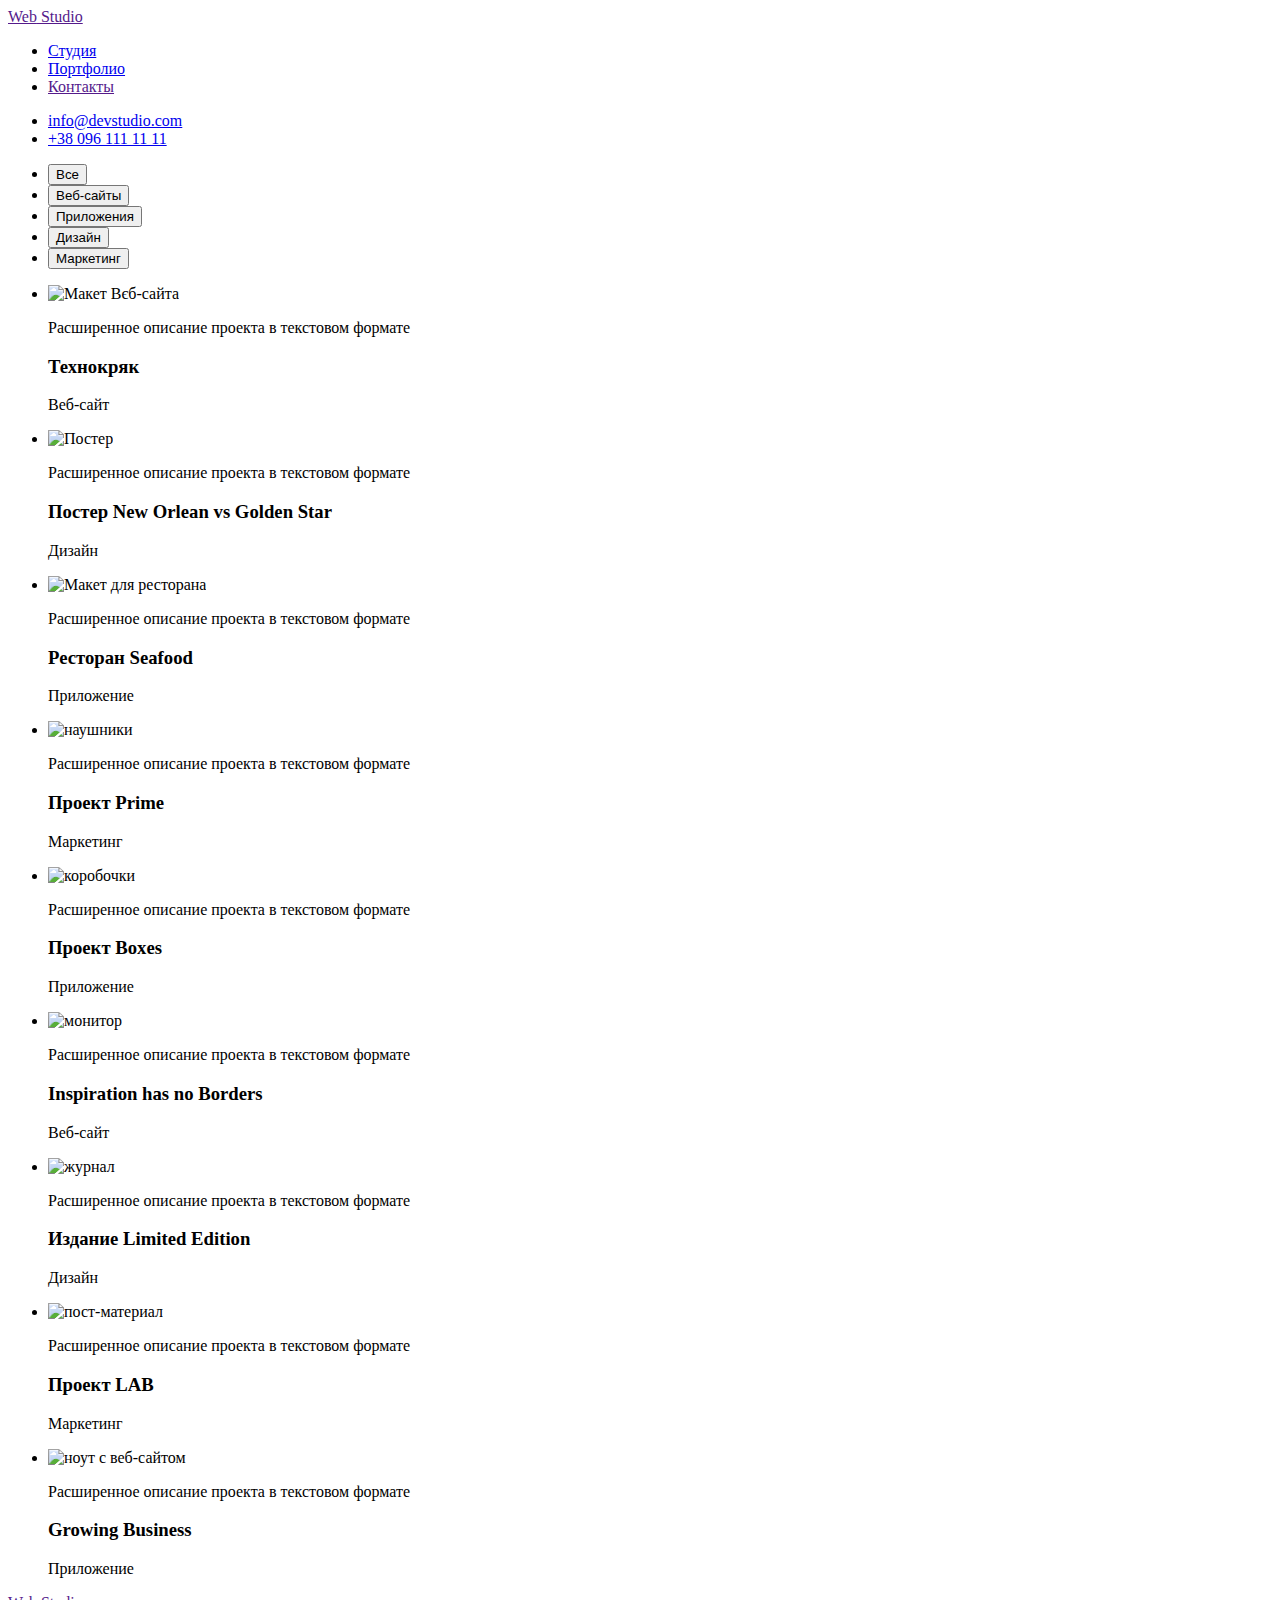
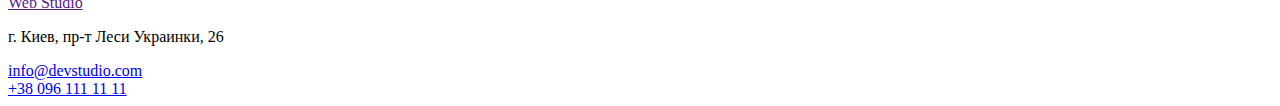
==== portfolio.html @ 3b6fa772 "Add files via upload" ====
<!DOCTYPE html>
<html lang="ru">
<head>
    <meta charset="UTF-8">
    <meta http-equiv="X-UA-Compatible" content="IE=edge">
    <meta name="viewport" content="width=device-width, initial-scale=1.0">
    <title>Document</title>
    <link rel="preconnect" href="https://fonts.googleapis.com">
    <link rel="preconnect" href="https://fonts.gstatic.com" crossorigin>
    <link href="https://fonts.googleapis.com/css2?family=Raleway:wght@700&family=Roboto:wght@400;500;700;900&display=swap" rel="stylesheet">
    <link rel="stylesheet" href="./styles/styles.css"/>
</head>
<body>
    <!--Cap-->
    <header>
        <nav>
            <a href="" class="logo">
                Web<span class="title"> Studio</span>
            </a>
               <ul class="site-nav list">
                   <li><a class="link" href="./index.html">Студия</a></li>
                   <li><a class="link" href="./portfolio.html">Портфолио</a></li>
                   <li><a class="link" href="" >Контакты</a></li>
               </ul>             
        </nav>
        
               <ul class="site-nav list">
                   <li><a href="mailto:info@devstudio.com" class="header-text">info@devstudio.com</a></li>
                   <li><a href="tel:+380961111111" class="header-text">+38 096 111 11 11</a></li>
               </ul>
    </header>
  <!--Main-->
    <main>
    <section>
        <h1 hidden>Our work</h1>
         <!--Filter-->
         <div>
            <h2 class="filter" hidden>Filter</h2>
            <ul class="list-filter">
                <li><button type="button" class="button-list">Все</button></li>
                <li><button type="button" class="button-list">Веб-сайты</button></li>
                <li><button type="button" class="button-list">Приложения</button></li>
                <li><button type="button" class="button-list">Дизайн</button></li>
                <li><button type="button" class="button-list">Маркетинг</button></li>
            </ul>
          </div>       
        <!--Project-->
        <div>
            <h2 class="progect"hidden>Project</h2>
            <ul class="site-nav list">
                <li class="bloc">
                    <img src="./images/технокряк.jpg" alt="Макет Вєб-сайта" width="370" height="295">
                    <p class="imag-text">Расширенное описание проекта в текстовом формате </p>
                    <h3 class="title">Технокряк</h3>
                    <p class="text">Веб-сайт</p>
                </li>
                <li class="bloc">
                    <img src="./images/ПостерNOGS.jpg" alt="Постер" width="370" height="295">
                    <p class="imag-text">Расширенное описание проекта в текстовом формате </p>
                    <h3 class="title">Постер New Orlean vs Golden Star</h3>
                    <p class="text">Дизайн</p>
                </li>
                <li class="bloc">
                    <img src="./images/РесторанSeafood.jpg" alt="Макет для ресторана" width="370" height="295">
                    <p class="imag-text">Расширенное описание проекта в текстовом формате </p>
                    <h3 class="title">Ресторан Seafood</h3>
                    <p class="text">Приложение</p>
                </li>
                <li class="bloc">
                    <img src="./images/ПроектPrime.jpg" alt="наушники" width="370" height="295">
                    <p class="imag-text">Расширенное описание проекта в текстовом формате </p>
                    <h3 class="title">Проект Prime</h3>
                    <p class="text">Маркетинг</p>
                </li>
                <li>
                    <img src="./images/ПроектBoxes.jpg" alt="коробочки" width="370" height="295">
                    <p class="imag-text">Расширенное описание проекта в текстовом формате </p>
                    <h3 class="title">Проект Boxes</h3>
                    <p class="text">Приложение</p>
                </li>
                <li>
                    <img src="./images/InspirationhasnoBorders.jpg" alt="монитор" width="370" height="295">
                    <p class="imag-text">Расширенное описание проекта в текстовом формате </p>
                    <h3 class="title">Inspiration has no Borders</h3>
                    <p class="text">Веб-сайт</p>
                </li>
                <li>
                    <img src="./images/ИзданиеLimitedEdition.jpg" alt="журнал" width="370" height="295">
                    <p class="imag-text">Расширенное описание проекта в текстовом формате </p>
                    <h3 class="title">Издание Limited Edition</h3>
                    <p class="text">Дизайн</p>
                </li>
                <li>
                    <img src="./images/ПроектLAB.jpg" alt="пост-материал" width="370" height="295">
                    <p class="imag-text">Расширенное описание проекта в текстовом формате </p>
                    <h3 class="title">Проект LAB</h3>
                    <p class="text">Маркетинг</p>
                </li>
                <li>
                    <img src="./images/GrowingBusiness.jpg" alt="ноут с веб-сайтом" width="370" height="295">
                    <p class="imag-text">Расширенное описание проекта в текстовом формате </p>
                    <h3 class="title">Growing Business</h3>
                    <p class="text">Приложение</p>
                </li>
            </ul>
        </div>
        
    </section>
    </main>
    <!--Attic-->
    <footer class="footer">
        <a href="" class="logo">
            Web<span class="title-footer"> Studio</span>
        </a>
        <p class="adress">
            г. Киев, пр-т Леси Украинки, 26
        </p>
        <a href="mailto:info@devstudio.com" class="adress-text">info@devstudio.com</a> <br>
        <a href="tel:+380961111111" class="adress-text">+38 096 111 11 11</a>
    </footer>
</body>
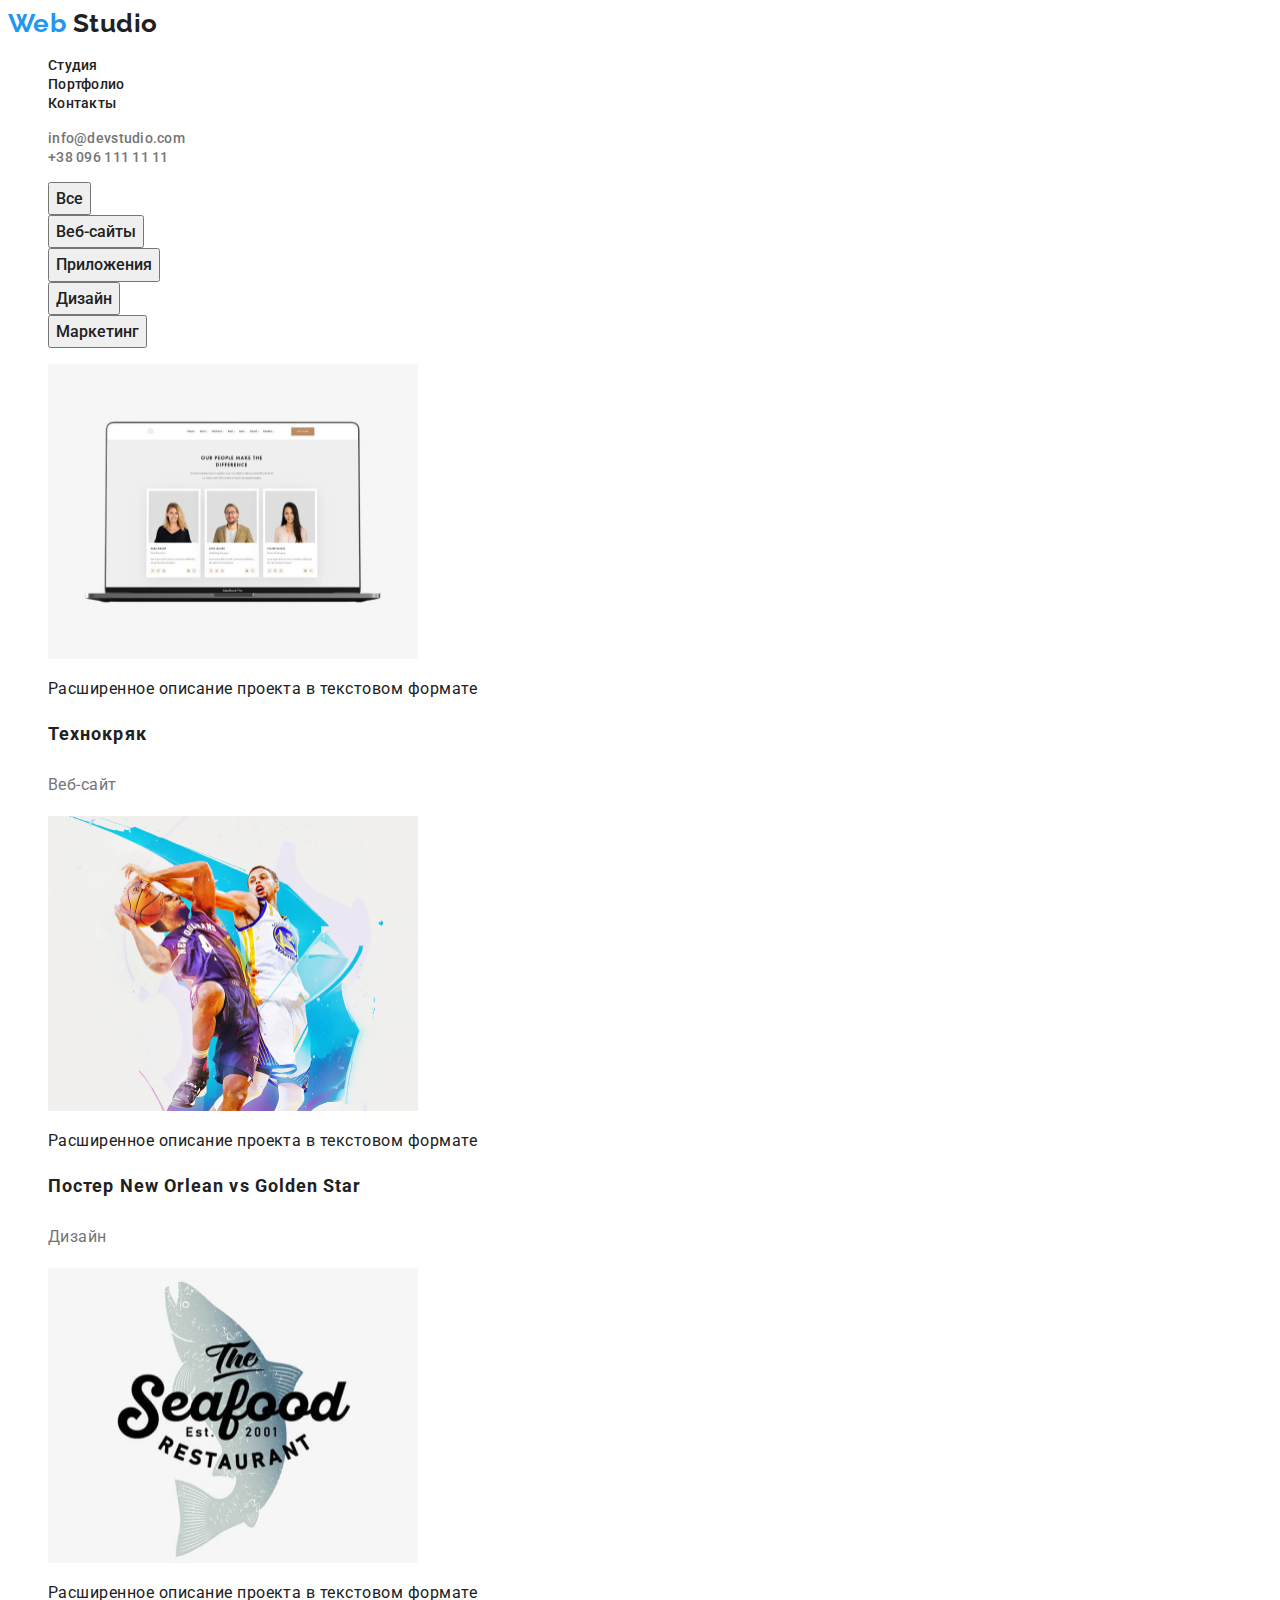
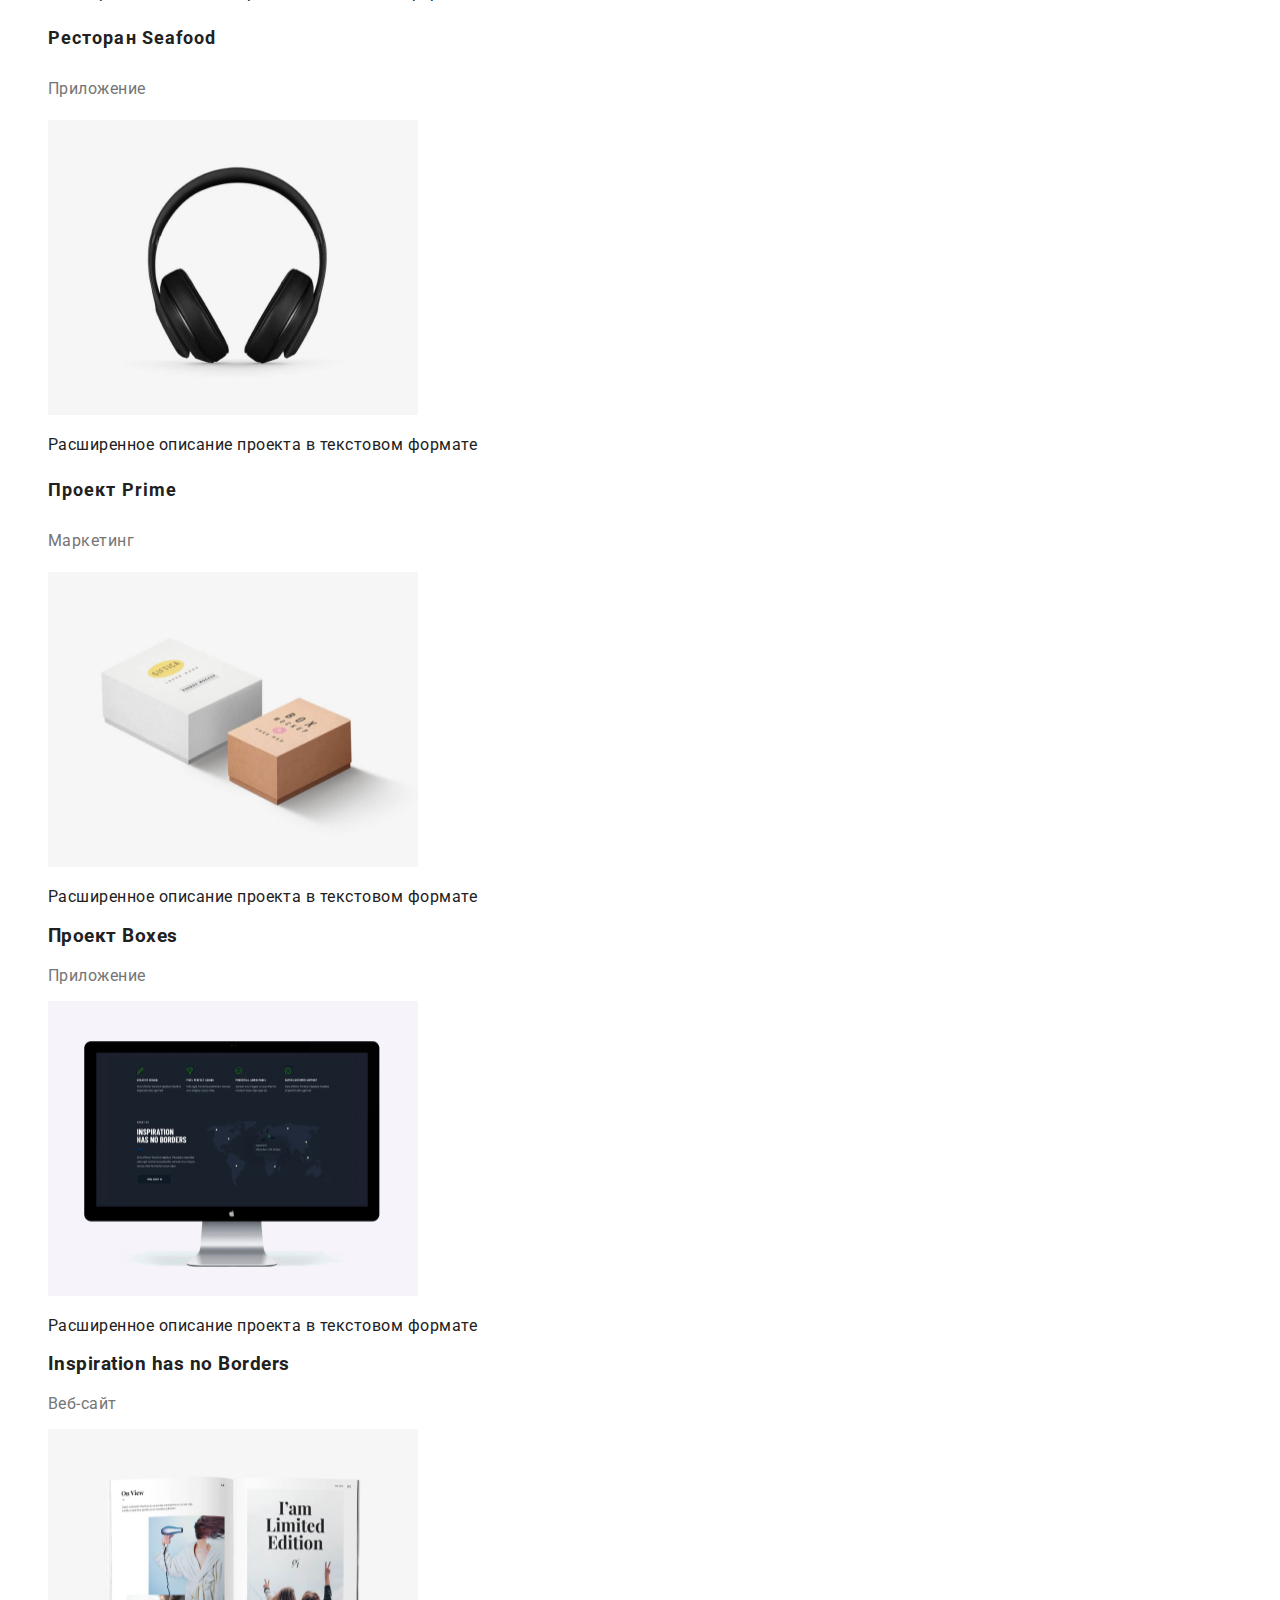
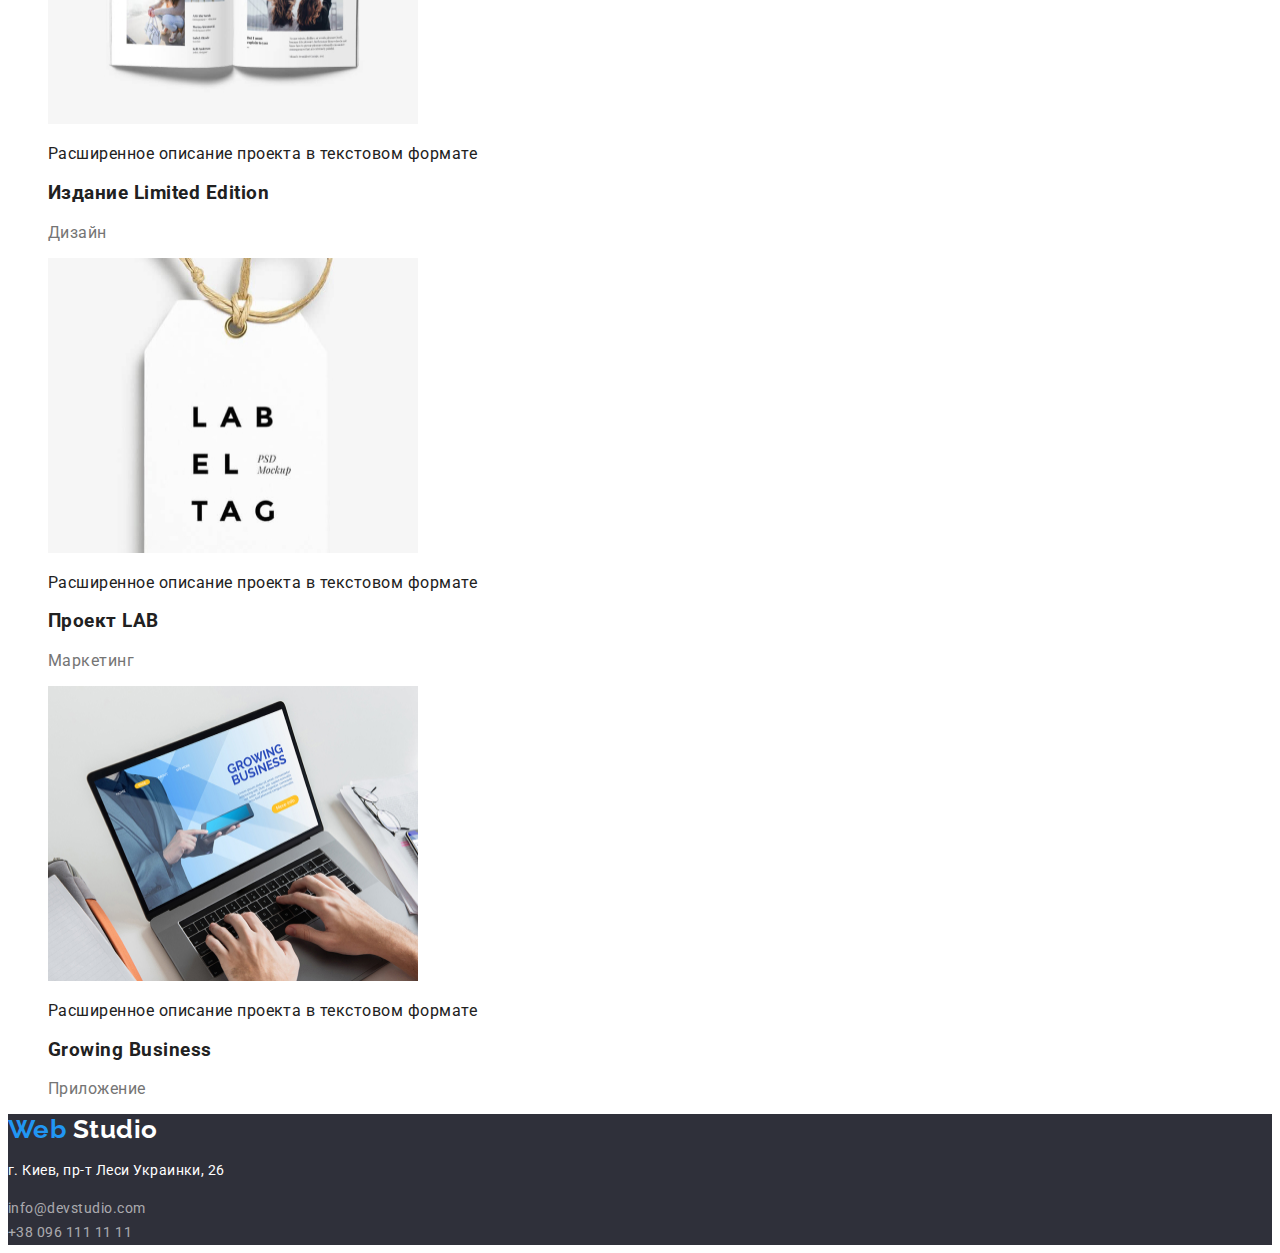
==== commit 7cff30a4: "style_images_commit" ====
--- a/portfolio.html
+++ b/portfolio.html
@@ -49,55 +49,55 @@
             <h2 class="progect"hidden>Project</h2>
             <ul class="site-nav list">
                 <li class="bloc">
-                    <img src="./images/технокряк.jpg" alt="Макет Вєб-сайта" width="370" height="295">
+                    <img src="./images/images1/технокряк.jpg" alt="Макет Вєб-сайта" width="370" height="295">
                     <p class="imag-text">Расширенное описание проекта в текстовом формате </p>
                     <h3 class="title">Технокряк</h3>
                     <p class="text">Веб-сайт</p>
                 </li>
                 <li class="bloc">
-                    <img src="./images/ПостерNOGS.jpg" alt="Постер" width="370" height="295">
+                    <img src="./images/images1/ПостерNOGS.jpg" alt="Постер" width="370" height="295">
                     <p class="imag-text">Расширенное описание проекта в текстовом формате </p>
                     <h3 class="title">Постер New Orlean vs Golden Star</h3>
                     <p class="text">Дизайн</p>
                 </li>
                 <li class="bloc">
-                    <img src="./images/РесторанSeafood.jpg" alt="Макет для ресторана" width="370" height="295">
+                    <img src="./images/images1/РесторанSeafood.jpg" alt="Макет для ресторана" width="370" height="295">
                     <p class="imag-text">Расширенное описание проекта в текстовом формате </p>
                     <h3 class="title">Ресторан Seafood</h3>
                     <p class="text">Приложение</p>
                 </li>
                 <li class="bloc">
-                    <img src="./images/ПроектPrime.jpg" alt="наушники" width="370" height="295">
+                    <img src="./images/images1/ПроектPrime.jpg" alt="наушники" width="370" height="295">
                     <p class="imag-text">Расширенное описание проекта в текстовом формате </p>
                     <h3 class="title">Проект Prime</h3>
                     <p class="text">Маркетинг</p>
                 </li>
                 <li>
-                    <img src="./images/ПроектBoxes.jpg" alt="коробочки" width="370" height="295">
+                    <img src="./images/images1/ПроектBoxes.jpg" alt="коробочки" width="370" height="295">
                     <p class="imag-text">Расширенное описание проекта в текстовом формате </p>
                     <h3 class="title">Проект Boxes</h3>
                     <p class="text">Приложение</p>
                 </li>
                 <li>
-                    <img src="./images/InspirationhasnoBorders.jpg" alt="монитор" width="370" height="295">
+                    <img src="./images/images1/InspirationhasnoBorders.jpg" alt="монитор" width="370" height="295">
                     <p class="imag-text">Расширенное описание проекта в текстовом формате </p>
                     <h3 class="title">Inspiration has no Borders</h3>
                     <p class="text">Веб-сайт</p>
                 </li>
                 <li>
-                    <img src="./images/ИзданиеLimitedEdition.jpg" alt="журнал" width="370" height="295">
+                    <img src="./images/images1/ИзданиеLimitedEdition.jpg" alt="журнал" width="370" height="295">
                     <p class="imag-text">Расширенное описание проекта в текстовом формате </p>
                     <h3 class="title">Издание Limited Edition</h3>
                     <p class="text">Дизайн</p>
                 </li>
                 <li>
-                    <img src="./images/ПроектLAB.jpg" alt="пост-материал" width="370" height="295">
+                    <img src="./images/images1/ПроектLAB.jpg" alt="пост-материал" width="370" height="295">
                     <p class="imag-text">Расширенное описание проекта в текстовом формате </p>
                     <h3 class="title">Проект LAB</h3>
                     <p class="text">Маркетинг</p>
                 </li>
                 <li>
-                    <img src="./images/GrowingBusiness.jpg" alt="ноут с веб-сайтом" width="370" height="295">
+                    <img src="./images/images1/GrowingBusiness.jpg" alt="ноут с веб-сайтом" width="370" height="295">
                     <p class="imag-text">Расширенное описание проекта в текстовом формате </p>
                     <h3 class="title">Growing Business</h3>
                     <p class="text">Приложение</p>
--- a/styles/styles.css
+++ b/styles/styles.css
@@ -0,0 +1,184 @@
+/*основной цвет текста и телефона #757575*/
+/*основной tecxt #212121*/
+/*основной цвет фона secshen #E5E5E5*/
+/*цвет заголовка в герое h1 #FFFFFF*/
+/*цвет ссілок и кнопок (єл.адеса) #2196F3*/
+/*цвет фона футера и хыда #2F303A*/
+/* цвет серого фона #F5F4FA*/
+/**/
+:root {
+    --primary-text-color: #212121;
+    --text-color: #757575;
+    --accent-text: #2196F3;
+    --herotitle: #FFFFFF;
+    --bgr-color: #FFFFFF;
+
+}
+/*body */
+body {
+    background-color: var(--bgr-color) ;
+    color: var(--primary-text-color);
+    font-family: Roboto, sans-serif;
+    font-weight: 400;
+    font-style: normal;
+    letter-spacing: 0.03em;
+}
+.list {
+    list-style: none;
+}
+/*header*/
+.logo {
+    color: var(--accent-text);
+}
+.logo {
+    font-family: 'Raleway';
+    font-weight: 700;
+    font-size: 26px;
+    line-height: 1.19;
+    text-decoration: none;
+}
+.title {
+    color: var(--primary-text-color);
+}
+.site-nav a {
+    color: var(--primary-text-color);
+    font-family: inherit;  
+    font-weight: 500;
+    font-size: 14px;
+    line-height: 1.14;
+    letter-spacing: 0.02em;
+    text-decoration: none;
+}
+.site-nav a:hover, .site-nav a:focus {
+    color: var(--accent-text);
+}
+.site-nav .header-text {
+    color: var(--text-color);
+    font-weight: 500;
+    font-size: 14px;
+    line-height: 1.14;
+    letter-spacing: 0.02em;
+}
+/*main*/
+     /*общее main*/
+.section-title {
+    color: var(--primary-text-color);    
+    font-weight: 700;
+    font-size: 36px;
+    line-height: 1.17;
+    text-align: center;    
+}
+.text {
+    color: var(--text-color);
+}
+        /*Hero*/
+.hero {
+    background-color: #2F303A;
+}
+.hero-title {
+    color: var(--herotitle);
+    font-weight: 900;
+    font-size: 44px;
+    line-height: 1.36;
+    text-align: center;
+    letter-spacing: 0.06em;
+    text-transform: uppercase;
+}
+.hero-button {
+    font-family: 'Roboto';
+    font-style: normal;
+    background-color: var(--accent-text);
+    color: var(--herotitle);
+    font-weight: 700;
+    font-size: 16px;
+    line-height: 1.88;
+    display: flex;
+    align-items: center;
+    text-align: center;
+    letter-spacing: 0.06em;   
+}
+.site-nav .link.current {
+    color: var(--accent-text);
+}
+       
+     /*Advantage*/
+.advantages-title {
+    font-weight: 700;
+    font-size: 14px;
+    line-height: 1.14;    
+    text-transform: uppercase;
+}
+.advantages-text {
+    color: var(--text-color);
+    font-size: 14px;
+    line-height: 1.71;
+}   
+
+     /*Team*/
+.team {
+    background-color: #F5F4FA;
+}
+.team-list .title {
+    font-weight: 500;
+    font-size: 16px;
+    line-height: 1.19;
+    text-align: center;    
+}
+.team-list .text {
+    font-size: 16px;
+    line-height: 1.9;
+    text-align: center;    
+}
+
+/*Footer*/
+.footer {
+    background-color: #2F303A;
+}
+.adress {
+    color: var(--herotitle);
+        font-size: 14px;
+        line-height: 1.7;        
+}
+.adress-text {
+    color: rgba(255, 255, 255, 0.6);
+    font-size: 14px;
+    line-height: 1.71;
+    text-decoration: none;
+}
+.title-footer {
+    color: var(--herotitle);
+}
+/*PAGE PORTFOLIO*/
+        /*Filter button*/
+
+.list-filter {
+    list-style-type: none;
+}
+.button-list {
+    font-family: 'Roboto';
+    font-style: normal;  
+    color: var(--primary-text-color);
+    font-weight: 500;
+    font-size: 16px;
+    line-height: 1.7;   
+    text-align: center;
+}
+.list-filter:hover,
+.list-filter:focus {
+    background-color: var(--accent-text);
+    color: var(--herotitle);
+}
+
+       /*Progect*/
+.bloc .title {
+    color: var(--primary-text-color);
+    font-weight: 700;
+    font-size: 18px;
+    line-height: 2;
+    letter-spacing: 0.06em;
+}
+.bloc .text {
+    color: var(--text-color);
+    font-size: 16px;
+    line-height: 1.88;
+}
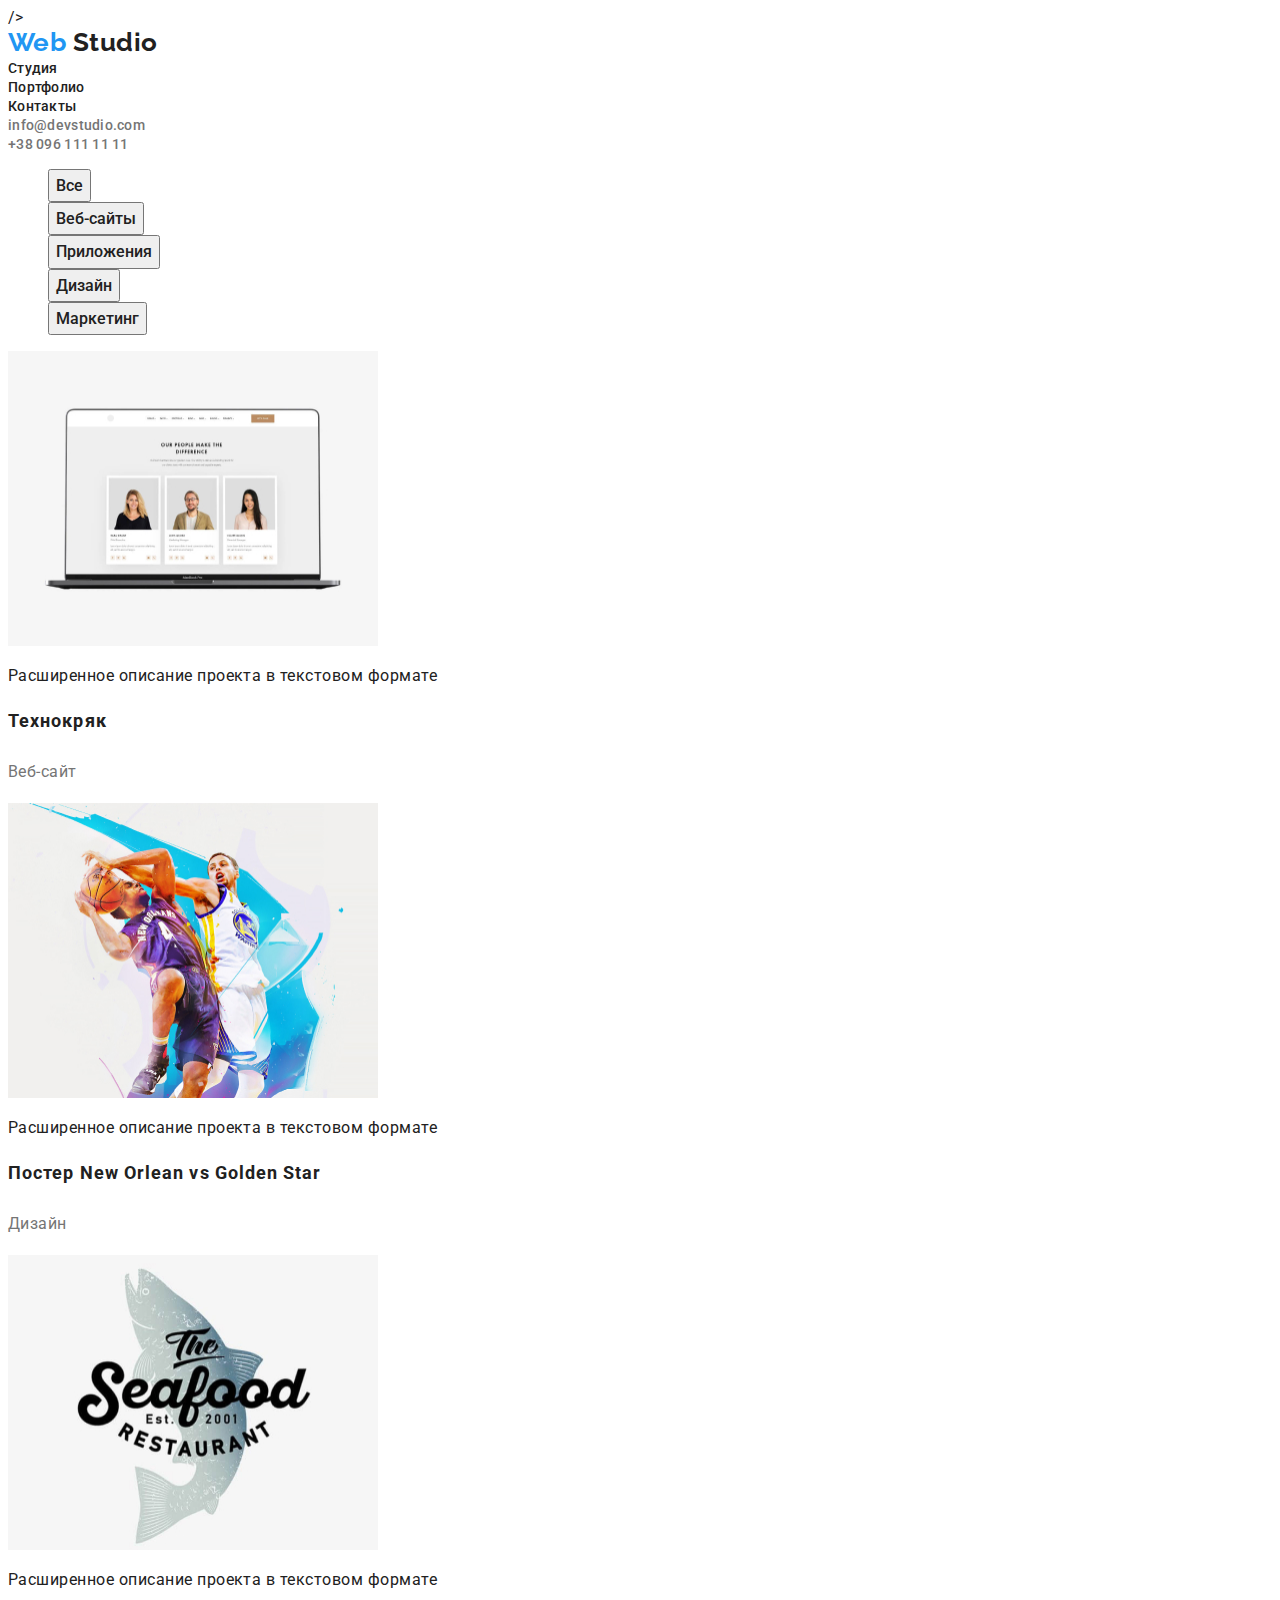
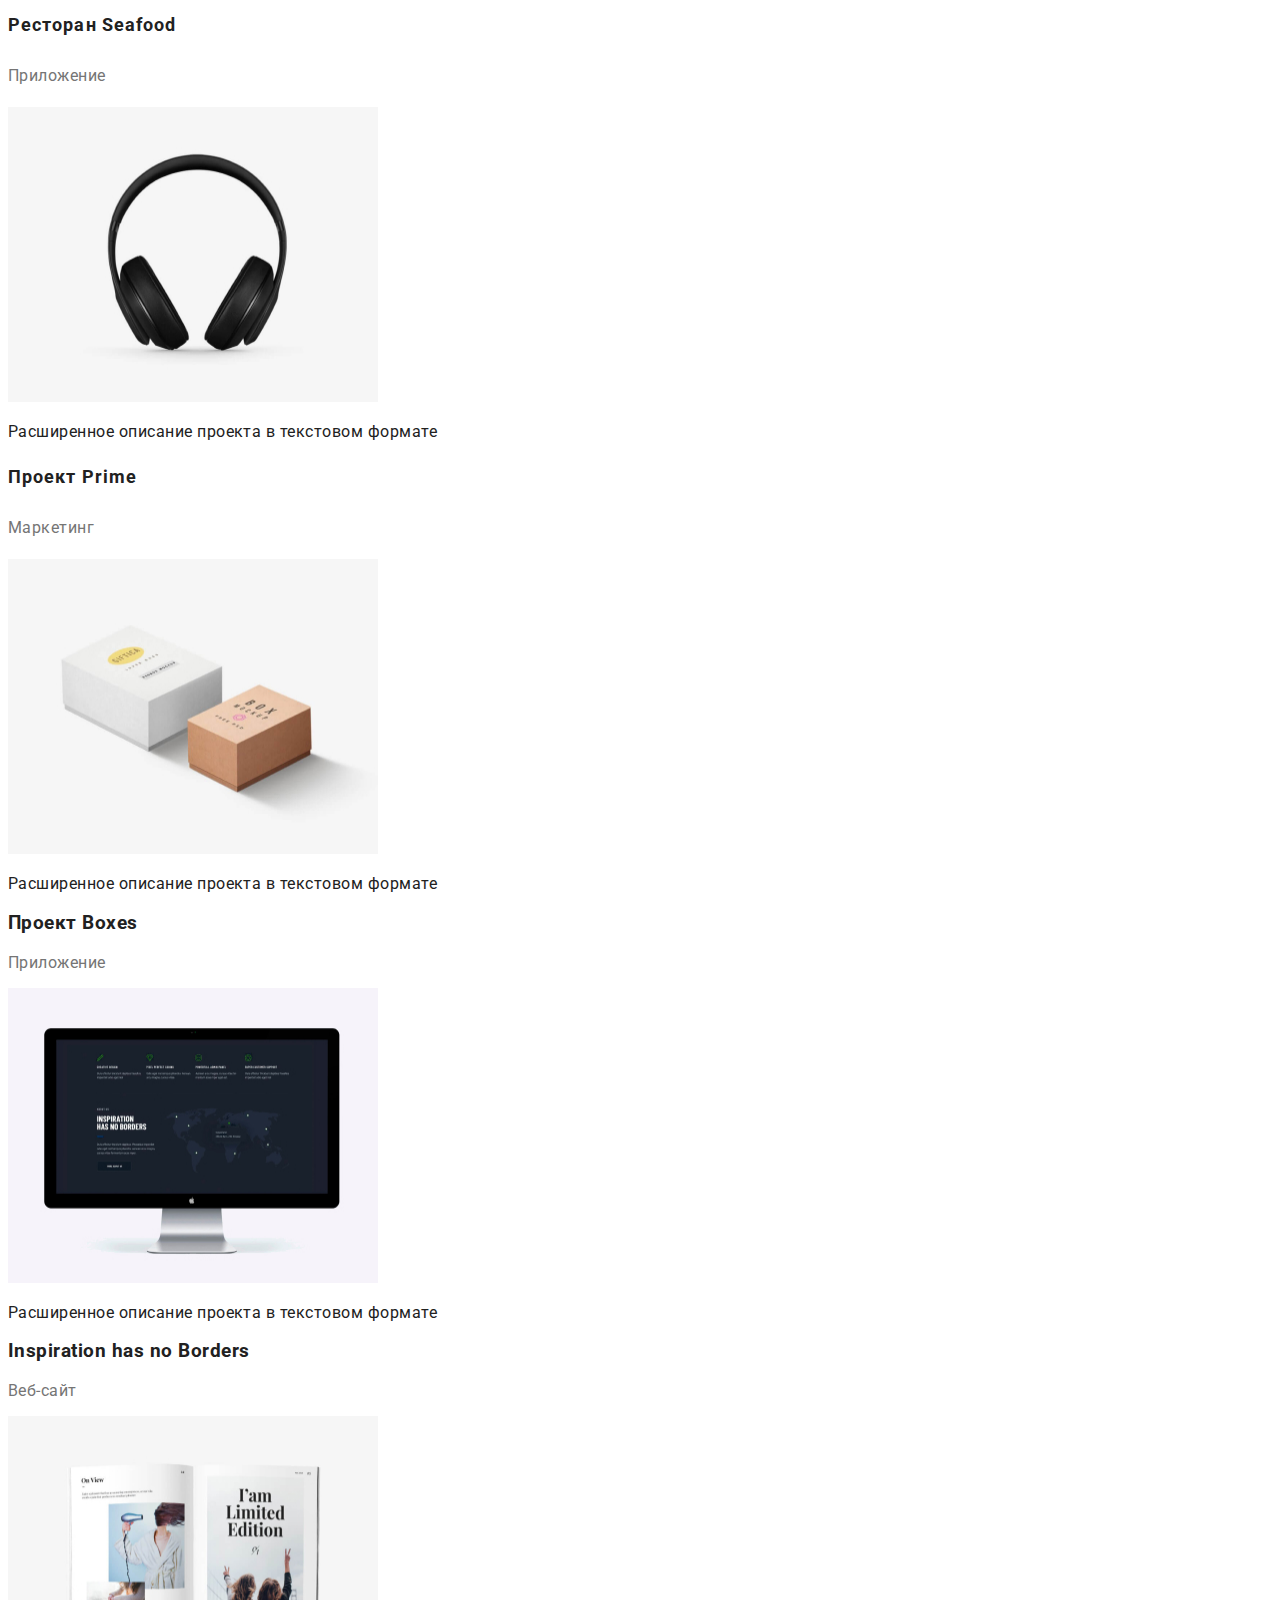
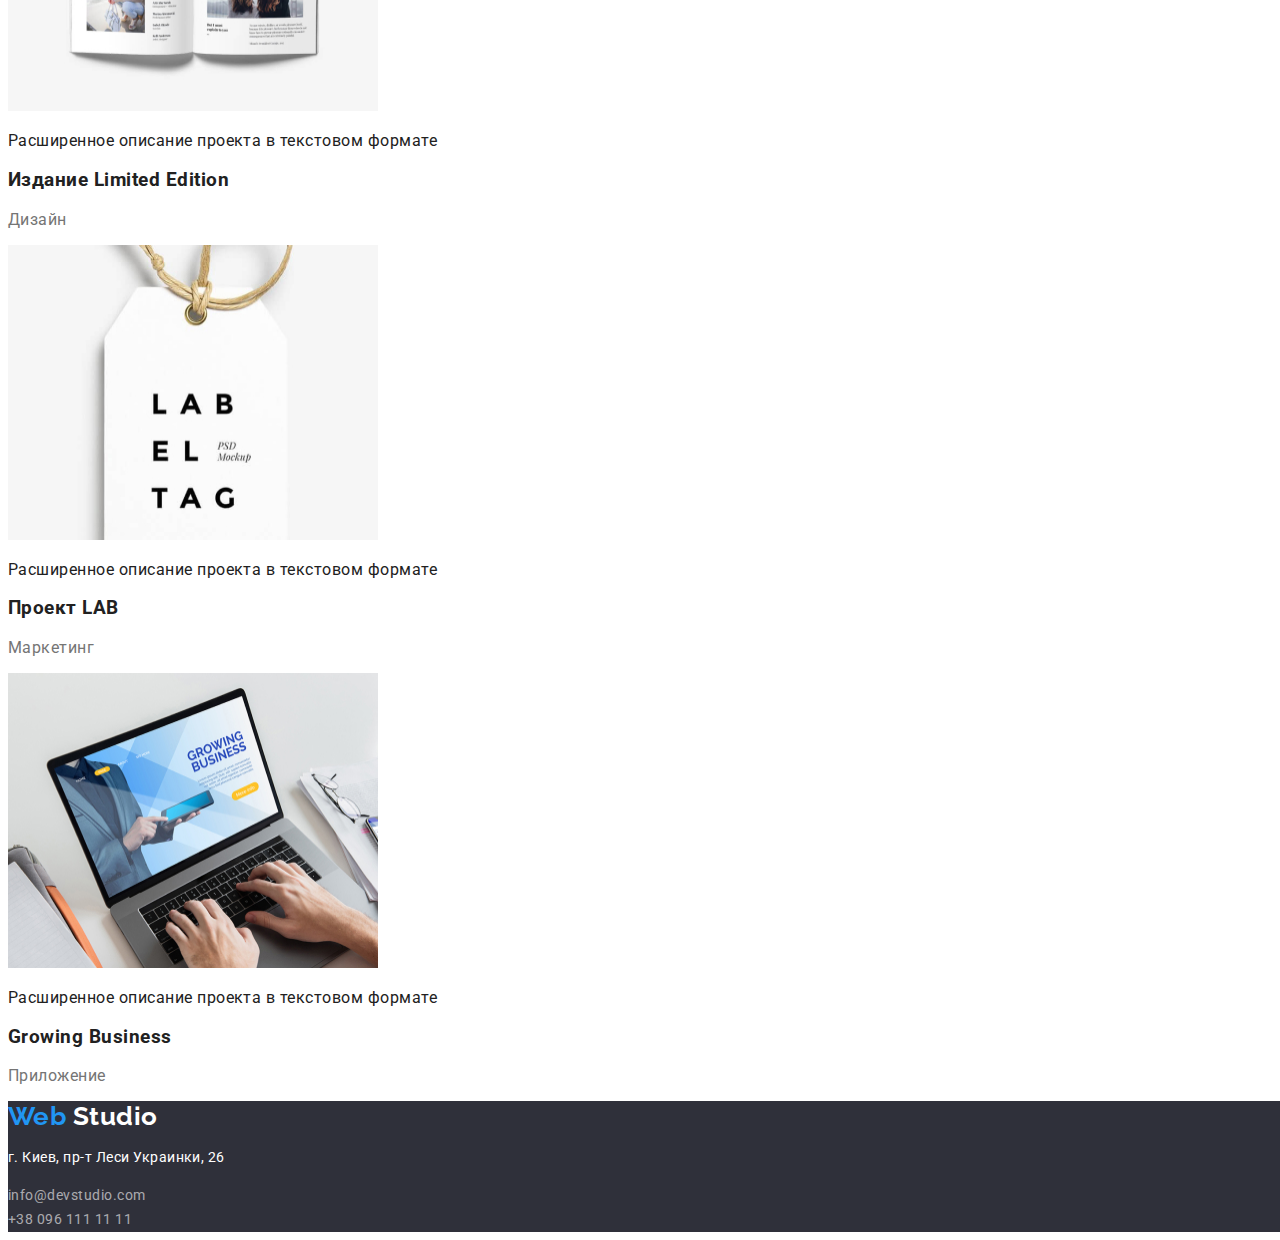
==== commit 03e64aa6: "first blok-styles commint" ====
--- a/portfolio.html
+++ b/portfolio.html
@@ -8,6 +8,7 @@
     <link rel="preconnect" href="https://fonts.googleapis.com">
     <link rel="preconnect" href="https://fonts.gstatic.com" crossorigin>
     <link href="https://fonts.googleapis.com/css2?family=Raleway:wght@700&family=Roboto:wght@400;500;700;900&display=swap" rel="stylesheet">
+    <link rel="stylesheet" href="https://cdnjs.cloudflare.com/ajax/libs/modern-normalize/1.1.0/modern-normalize.min.css" integrity="sha512-wpPYUAdjBVSE4KJnH1VR1HeZfpl1ub8YT/NKx4PuQ5NmX2tKuGu6U/JRp5y+Y8XG2tV+wKQpNHVUX03MfMFn9Q==" crossorigin="anonymous" referrerpolicy="no-referrer" />/>
     <link rel="stylesheet" href="./styles/styles.css"/>
 </head>
 <body>
--- a/styles/styles.css
+++ b/styles/styles.css
@@ -16,6 +16,9 @@
 }
 /*body */
 body {
+    width: 1600px;
+    height: auto;
+
     background-color: var(--bgr-color) ;
     color: var(--primary-text-color);
     font-family: Roboto, sans-serif;
@@ -27,6 +30,14 @@
     list-style: none;
 }
 /*header*/
+.conteiner {
+    width: 1230px;
+    margin: 0 auto;
+    padding-left: 15px;
+    padding-right: 15px;
+
+    background-color: tomato;
+}
 .logo {
     color: var(--accent-text);
 }
@@ -61,7 +72,12 @@
 }
 /*main*/
      /*общее main*/
+.section {
+    text-align: center;
+}
 .section-title {
+    margin-top: 0;
+
     color: var(--primary-text-color);    
     font-weight: 700;
     font-size: 36px;
@@ -71,11 +87,20 @@
 .text {
     color: var(--text-color);
 }
+.list {
+    padding: 0;
+    margin: 0;
+}
         /*Hero*/
 .hero {
     background-color: #2F303A;
+    text-align: center;
 }
 .hero-title {
+    margin-top: 0;
+    margin-bottom: 30px;
+    padding-top: 200px;
+
     color: var(--herotitle);
     font-weight: 900;
     font-size: 44px;
@@ -85,6 +110,11 @@
     text-transform: uppercase;
 }
 .hero-button {
+    padding-top: 10px;
+    padding-bottom: 10px;
+    padding-left: 32px;
+    padding-right: 32px;
+   
     font-family: 'Roboto';
     font-style: normal;
     background-color: var(--accent-text);
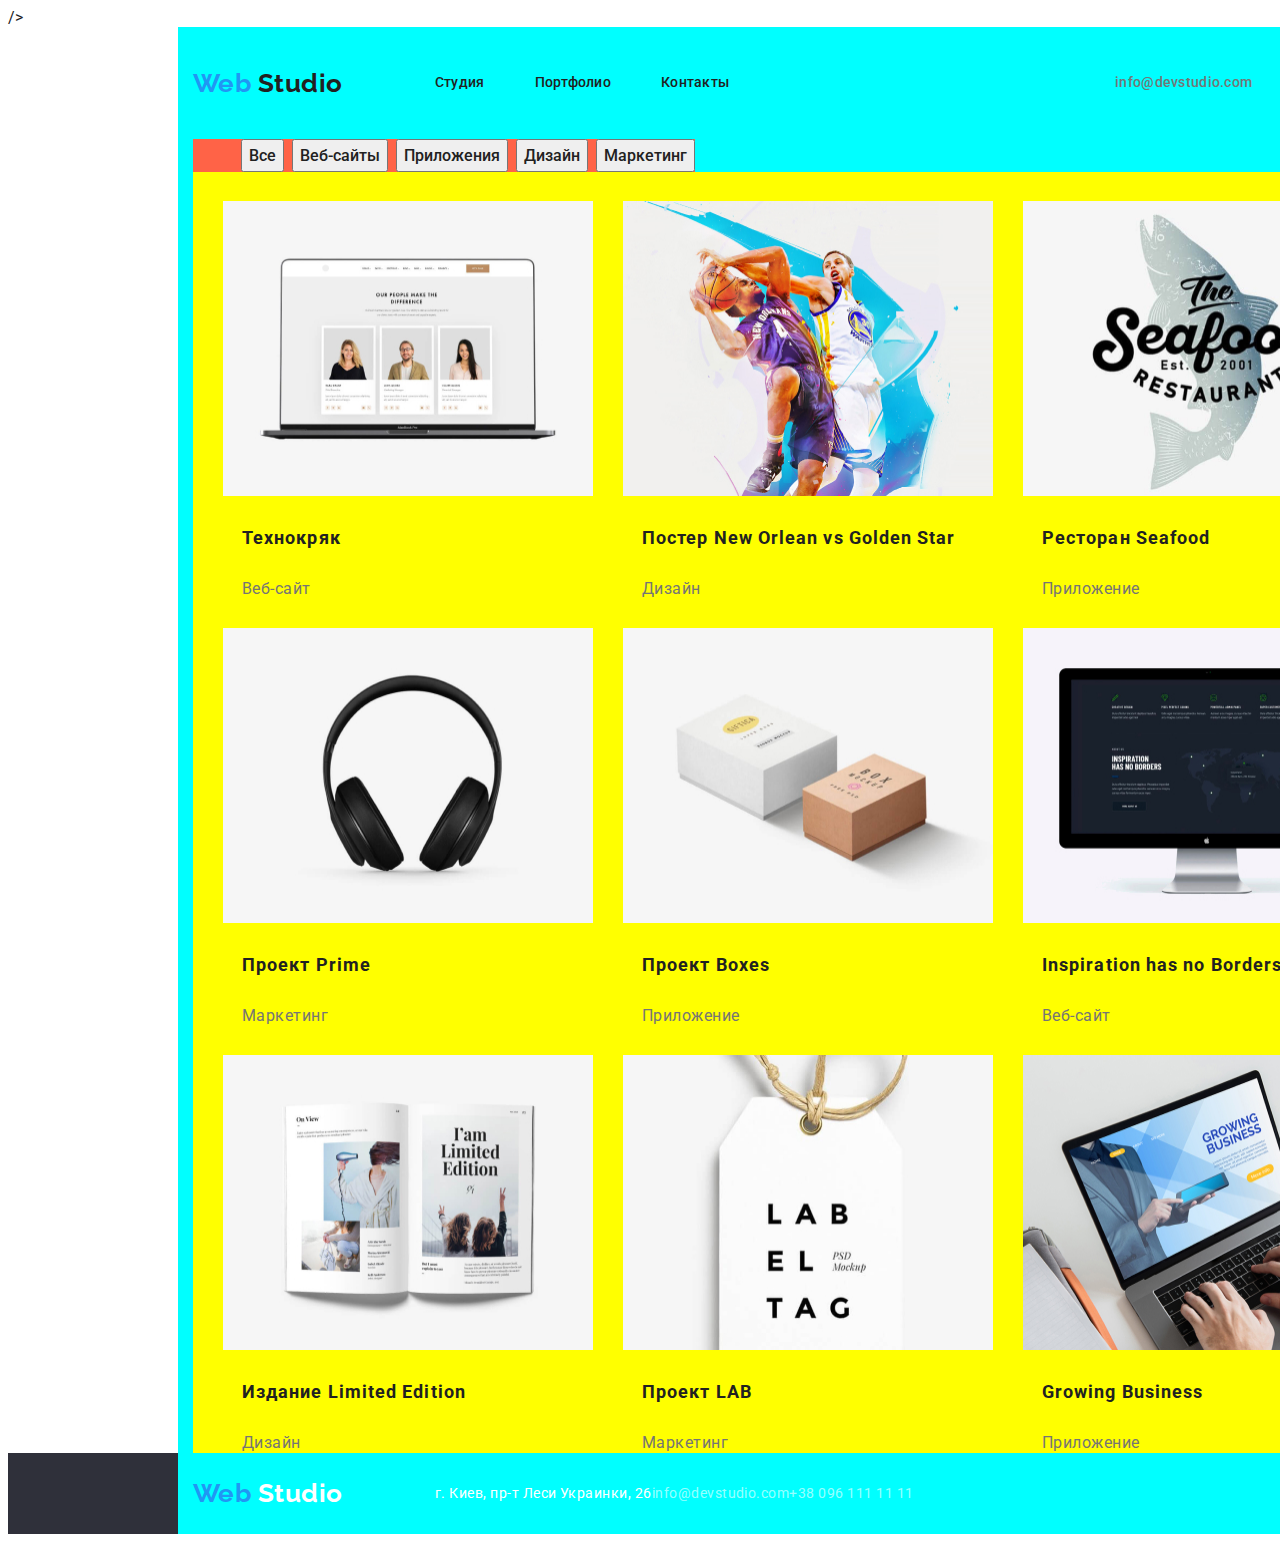
==== commit 668d8676: "flexbox-second-commit" ====
--- a/portfolio.html
+++ b/portfolio.html
@@ -13,93 +13,94 @@
 </head>
 <body>
     <!--Cap-->
-    <header>
-        <nav>
-            <a href="" class="logo">
-                Web<span class="title"> Studio</span>
-            </a>
-               <ul class="site-nav list">
-                   <li><a class="link" href="./index.html">Студия</a></li>
-                   <li><a class="link" href="./portfolio.html">Портфолио</a></li>
-                   <li><a class="link" href="" >Контакты</a></li>
-               </ul>             
-        </nav>
-        
-               <ul class="site-nav list">
-                   <li><a href="mailto:info@devstudio.com" class="header-text">info@devstudio.com</a></li>
-                   <li><a href="tel:+380961111111" class="header-text">+38 096 111 11 11</a></li>
-               </ul>
+    <header class="page-header">
+        <div class="conteiner main-div">
+            <nav class="navigation">
+                <a href="" class="logo">Web<span class="title"> Studio</span>
+                </a>
+                   <ul class="site-nav list">
+                       <li class="item"><a class="link" href="./index.html">Студия</a></li>
+                       <li class="item"><a class="link" href="./portfolio.html">Портфолио</a></li>
+                       <li class="item"><a class="link" href="">Контакты</a></li>
+                   </ul>             
+            </nav>
+            
+                   <ul class="site-list">
+                       <li class="item"><a href="mailto:info@devstudio.com" class="header-text">info@devstudio.com</a></li>
+                       <li class="item"><a href="tel:+380961111111" class="header-text">+38 096 111 11 11</a></li>
+                   </ul>
+        </div>    
     </header>
   <!--Main-->
     <main>
     <section>
         <h1 hidden>Our work</h1>
          <!--Filter-->
-         <div>
+         <div class="conteiner">
             <h2 class="filter" hidden>Filter</h2>
             <ul class="list-filter">
-                <li><button type="button" class="button-list">Все</button></li>
-                <li><button type="button" class="button-list">Веб-сайты</button></li>
-                <li><button type="button" class="button-list">Приложения</button></li>
-                <li><button type="button" class="button-list">Дизайн</button></li>
-                <li><button type="button" class="button-list">Маркетинг</button></li>
+                <li class="item"><button type="button" class="button-list">Все</button></li>
+                <li class="item"><button type="button" class="button-list">Веб-сайты</button></li>
+                <li class="item"><button type="button" class="button-list">Приложения</button></li>
+                <li class="item"><button type="button" class="button-list">Дизайн</button></li>
+                <li class="item"><button type="button" class="button-list">Маркетинг</button></li>
             </ul>
           </div>       
         <!--Project-->
-        <div>
+        <div class="conteiner">
             <h2 class="progect"hidden>Project</h2>
-            <ul class="site-nav list">
+            <ul class="project-list list">
                 <li class="bloc">
                     <img src="./images/images1/технокряк.jpg" alt="Макет Вєб-сайта" width="370" height="295">
-                    <p class="imag-text">Расширенное описание проекта в текстовом формате </p>
+                    <p class="imag-text" hidden>Расширенное описание проекта в текстовом формате </p>
                     <h3 class="title">Технокряк</h3>
                     <p class="text">Веб-сайт</p>
                 </li>
                 <li class="bloc">
                     <img src="./images/images1/ПостерNOGS.jpg" alt="Постер" width="370" height="295">
-                    <p class="imag-text">Расширенное описание проекта в текстовом формате </p>
+                    <p class="imag-text" hidden>Расширенное описание проекта в текстовом формате </p>
                     <h3 class="title">Постер New Orlean vs Golden Star</h3>
                     <p class="text">Дизайн</p>
                 </li>
                 <li class="bloc">
                     <img src="./images/images1/РесторанSeafood.jpg" alt="Макет для ресторана" width="370" height="295">
-                    <p class="imag-text">Расширенное описание проекта в текстовом формате </p>
+                    <p class="imag-text" hidden> Расширенное описание проекта в текстовом формате </p>
                     <h3 class="title">Ресторан Seafood</h3>
                     <p class="text">Приложение</p>
                 </li>
                 <li class="bloc">
                     <img src="./images/images1/ПроектPrime.jpg" alt="наушники" width="370" height="295">
-                    <p class="imag-text">Расширенное описание проекта в текстовом формате </p>
+                    <p class="imag-text" hidden>Расширенное описание проекта в текстовом формате </p>
                     <h3 class="title">Проект Prime</h3>
                     <p class="text">Маркетинг</p>
                 </li>
-                <li>
+                <li class="bloc">
                     <img src="./images/images1/ПроектBoxes.jpg" alt="коробочки" width="370" height="295">
-                    <p class="imag-text">Расширенное описание проекта в текстовом формате </p>
+                    <p class="imag-text" hidden>Расширенное описание проекта в текстовом формате </p>
                     <h3 class="title">Проект Boxes</h3>
                     <p class="text">Приложение</p>
                 </li>
-                <li>
+                <li class="bloc">
                     <img src="./images/images1/InspirationhasnoBorders.jpg" alt="монитор" width="370" height="295">
-                    <p class="imag-text">Расширенное описание проекта в текстовом формате </p>
+                    <p class="imag-text" hidden>Расширенное описание проекта в текстовом формате </p>
                     <h3 class="title">Inspiration has no Borders</h3>
                     <p class="text">Веб-сайт</p>
                 </li>
-                <li>
+                <li class="bloc">
                     <img src="./images/images1/ИзданиеLimitedEdition.jpg" alt="журнал" width="370" height="295">
-                    <p class="imag-text">Расширенное описание проекта в текстовом формате </p>
+                    <p class="imag-text" hidden>Расширенное описание проекта в текстовом формате </p>
                     <h3 class="title">Издание Limited Edition</h3>
                     <p class="text">Дизайн</p>
                 </li>
-                <li>
+                <li class="bloc">
                     <img src="./images/images1/ПроектLAB.jpg" alt="пост-материал" width="370" height="295">
-                    <p class="imag-text">Расширенное описание проекта в текстовом формате </p>
+                    <p class="imag-text" hidden>Расширенное описание проекта в текстовом формате </p>
                     <h3 class="title">Проект LAB</h3>
                     <p class="text">Маркетинг</p>
                 </li>
-                <li>
+                <li class="bloc">
                     <img src="./images/images1/GrowingBusiness.jpg" alt="ноут с веб-сайтом" width="370" height="295">
-                    <p class="imag-text">Расширенное описание проекта в текстовом формате </p>
+                    <p class="imag-text" hidden>Расширенное описание проекта в текстовом формате </p>
                     <h3 class="title">Growing Business</h3>
                     <p class="text">Приложение</p>
                 </li>
@@ -110,14 +111,16 @@
     </main>
     <!--Attic-->
     <footer class="footer">
-        <a href="" class="logo">
-            Web<span class="title-footer"> Studio</span>
-        </a>
-        <p class="adress">
-            г. Киев, пр-т Леси Украинки, 26
-        </p>
-        <a href="mailto:info@devstudio.com" class="adress-text">info@devstudio.com</a> <br>
-        <a href="tel:+380961111111" class="adress-text">+38 096 111 11 11</a>
-    </footer>
+        <div class="conteiner">
+            <a href="" class="logo">
+                Web<span class="title-footer"> Studio</span>
+            </a>
+            <p class="adress">
+                г. Киев, пр-т Леси Украинки, 26
+            </p>
+            <a href="mailto:info@devstudio.com" class="adress-text">info@devstudio.com</a> <br>
+            <a href="tel:+380961111111" class="adress-text">+38 096 111 11 11</a>
+        </div>        
+    </footer>   
 </body>
 
--- a/styles/styles.css
+++ b/styles/styles.css
@@ -27,21 +27,38 @@
     letter-spacing: 0.03em;
 }
 .list {
+    padding: 0;
+    margin: 0;
     list-style: none;
 }
 /*header*/
-.conteiner {
+.conteiner { 
+    display: flex;
+    align-items: center;
+
     width: 1230px;
-    margin: 0 auto;
+    margin-left: auto;
+    margin-right: auto;
     padding-left: 15px;
     padding-right: 15px;
-
-    background-color: tomato;
+    background-color: aqua;  
+}
+.main-div {
+    display: flex;
+    align-items: center;  
+}
+.navigation {
+    display: flex;
+    margin: 0;
+    padding: 0;
 }
 .logo {
+    display: block;
+    padding-top: 25px;
+    padding-bottom: 25px;
+    margin-right: 92px;
+
     color: var(--accent-text);
-}
-.logo {
     font-family: 'Raleway';
     font-weight: 700;
     font-size: 26px;
@@ -51,19 +68,39 @@
 .title {
     color: var(--primary-text-color);
 }
-.site-nav a {
+.site-nav,
+.site-list  {
+    display: flex;    
+}
+.site-nav .item:not(:last-child),
+.site-list .item:not(:last-child) {
+      margin-right: 50px;
+}
+.site-nav a,
+.site-list a { 
+    display: block;
+    padding-top: 32px;
+    padding-bottom: 32px; 
+   
     color: var(--primary-text-color);
     font-family: inherit;  
     font-weight: 500;
     font-size: 14px;
     line-height: 1.14;
     letter-spacing: 0.02em;
-    text-decoration: none;
+    text-decoration: none; 
 }
 .site-nav a:hover, .site-nav a:focus {
     color: var(--accent-text);
 }
-.site-nav .header-text {
+.site-list a:hover, .site-list a:focus {
+    color: var(--accent-text);
+}
+.site-list {
+    margin-left: auto;
+    list-style: none;
+}
+.site-list .header-text {
     color: var(--text-color);
     font-weight: 500;
     font-size: 14px;
@@ -73,11 +110,13 @@
 /*main*/
      /*общее main*/
 .section {
+    margin: 0;
     text-align: center;
 }
 .section-title {
-    margin-top: 0;
-
+    margin-top: 50px;
+    margin-bottom: 50px;
+ 
     color: var(--primary-text-color);    
     font-weight: 700;
     font-size: 36px;
@@ -87,10 +126,7 @@
 .text {
     color: var(--text-color);
 }
-.list {
-    padding: 0;
-    margin: 0;
-}
+
         /*Hero*/
 .hero {
     background-color: #2F303A;
@@ -114,7 +150,7 @@
     padding-bottom: 10px;
     padding-left: 32px;
     padding-right: 32px;
-   
+     
     font-family: 'Roboto';
     font-style: normal;
     background-color: var(--accent-text);
@@ -133,28 +169,61 @@
        
      /*Advantage*/
 .advantages-title {
+    margin-top: 0px;
+    margin-bottom: 10px;
+    margin-left: 0px;
+    margin-right: 30px;
+    
     font-weight: 700;
     font-size: 14px;
     line-height: 1.14;    
     text-transform: uppercase;
 }
 .advantages-text {
+    margin-left: 0px;
+    margin-bottom: 0px;
+
     color: var(--text-color);
     font-size: 14px;
     line-height: 1.71;
 }   
+.advantages-list {
+    display: flex;
+    flex-wrap: nowrap;
+    margin-top: 95px;
+    margin-bottom: 0px; 
+}
+.advantages-list .item {
+    width: 270px; 
+}
+.advantages-list .item:not(:last-child) {
+        margin-left: 30px;
+}
+     /*DO*/
+.section-title {
+    margin-top: 0px;
+    margin-bottom: 50px;
+}
+
 
      /*Team*/
 .team {
+    text-align: center;
+
     background-color: #F5F4FA;
 }
 .team-list .title {
+    margin-top: 30px;
+    margin-bottom: 10px;
+
     font-weight: 500;
     font-size: 16px;
     line-height: 1.19;
     text-align: center;    
 }
 .team-list .text {
+    margin-bottom: 30px;
+
     font-size: 16px;
     line-height: 1.9;
     text-align: center;    
@@ -182,7 +251,15 @@
         /*Filter button*/
 
 .list-filter {
+    display: flex;
+    flex-wrap: nowrap;
+    justify-content: center;
     list-style-type: none;
+    margin: 0;
+    background-color: tomato;
+}
+.list-filter .item:not(last-childer) {
+    margin-left: 8px;
 }
 .button-list {
     font-family: 'Roboto';
@@ -200,7 +277,24 @@
 }
 
        /*Progect*/
+.project-list {
+    display: flex;
+    flex-wrap: wrap;
+    background-color: yellow;
+}
+.bloc {
+    width: 370px;
+    height: 398px;
+    margin-top: 29px;
+}
+.bloc:not(last-childer) {
+    margin-left: 30px;
+}
 .bloc .title {
+   margin-top: 20px;
+   margin-right: 29px;
+   margin-left: 19px;
+
     color: var(--primary-text-color);
     font-weight: 700;
     font-size: 18px;
@@ -208,6 +302,10 @@
     letter-spacing: 0.06em;
 }
 .bloc .text {
+    margin-top: 0;
+    margin-right: 29px;
+    margin-left: 19px;
+
     color: var(--text-color);
     font-size: 16px;
     line-height: 1.88;
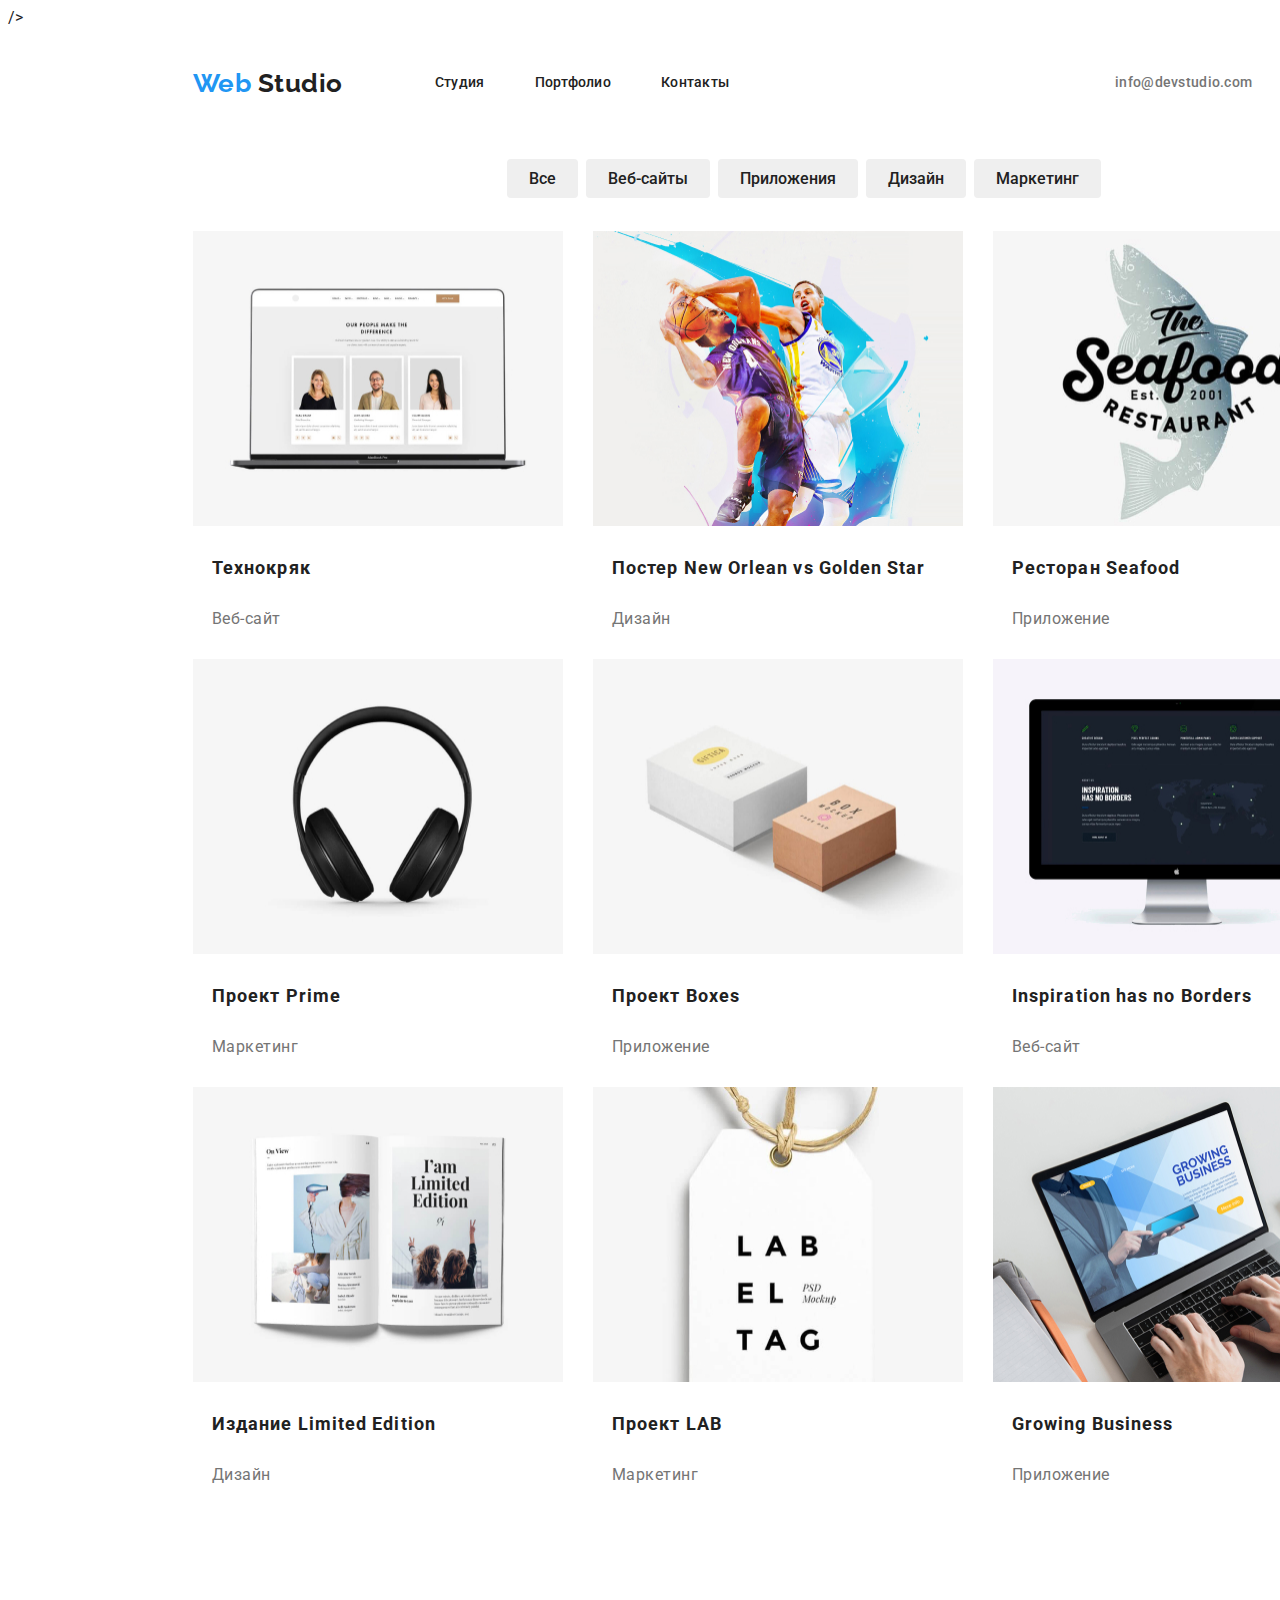
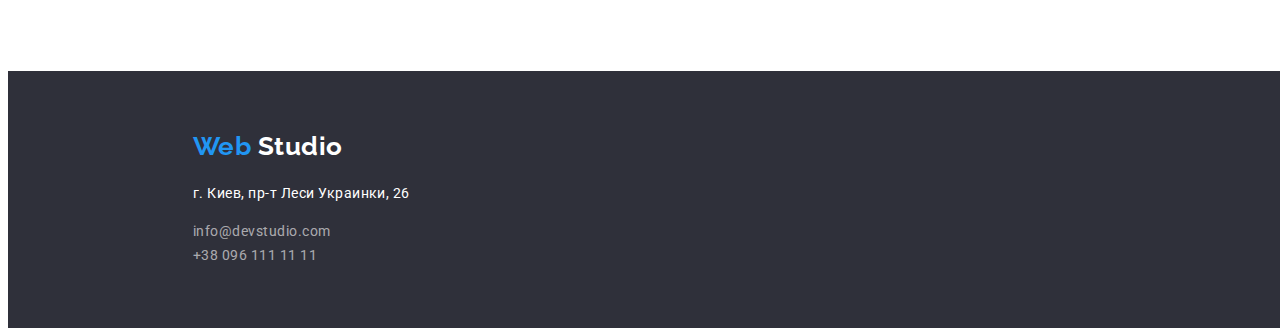
==== commit c777d7eb: "finich-flex-commit" ====
--- a/portfolio.html
+++ b/portfolio.html
@@ -33,7 +33,7 @@
     </header>
   <!--Main-->
     <main>
-    <section>
+    <section class="section main">
         <h1 hidden>Our work</h1>
          <!--Filter-->
          <div class="conteiner">
@@ -112,7 +112,7 @@
     <!--Attic-->
     <footer class="footer">
         <div class="conteiner">
-            <a href="" class="logo">
+            <a href="" class="logo-footer">
                 Web<span class="title-footer"> Studio</span>
             </a>
             <p class="adress">
--- a/styles/styles.css
+++ b/styles/styles.css
@@ -31,18 +31,23 @@
     margin: 0;
     list-style: none;
 }
-/*header*/
+/*main*/
+     /*общее main*/
+.section {
+    padding-top: 92px;
+    padding-bottom: 92px;
+}
 .conteiner { 
-    display: flex;
-    align-items: center;
+    display: block;
 
     width: 1230px;
     margin-left: auto;
     margin-right: auto;
     padding-left: 15px;
-    padding-right: 15px;
-    background-color: aqua;  
-}
+    padding-right: 15px;  
+}
+
+/*header*/
 .main-div {
     display: flex;
     align-items: center;  
@@ -109,43 +114,42 @@
 }
 /*main*/
      /*общее main*/
-.section {
-    margin: 0;
-    text-align: center;
-}
-.section-title {
-    margin-top: 50px;
+.section-title { 
+    margin-top: 0;
     margin-bottom: 50px;
- 
+
     color: var(--primary-text-color);    
     font-weight: 700;
     font-size: 36px;
     line-height: 1.17;
     text-align: center;    
 }
+.section-title.centered {
+    text-align: center;
+    font-size: ;
+}
 .text {
     color: var(--text-color);
 }
 
         /*Hero*/
 .hero {
+    padding-top: 200px;
+    padding-bottom: 200px;
     background-color: #2F303A;
     text-align: center;
 }
 .hero-title {
     margin-top: 0;
     margin-bottom: 30px;
-    padding-top: 200px;
-
     color: var(--herotitle);
     font-weight: 900;
     font-size: 44px;
     line-height: 1.36;
-    text-align: center;
     letter-spacing: 0.06em;
     text-transform: uppercase;
 }
-.hero-button {
+.hero-button {   
     padding-top: 10px;
     padding-bottom: 10px;
     padding-left: 32px;
@@ -159,8 +163,7 @@
     font-size: 16px;
     line-height: 1.88;
     display: flex;
-    align-items: center;
-    text-align: center;
+    align-items: center;  
     letter-spacing: 0.06em;   
 }
 .site-nav .link.current {
@@ -171,17 +174,14 @@
 .advantages-title {
     margin-top: 0px;
     margin-bottom: 10px;
-    margin-left: 0px;
-    margin-right: 30px;
-    
+
     font-weight: 700;
     font-size: 14px;
     line-height: 1.14;    
     text-transform: uppercase;
 }
 .advantages-text {
-    margin-left: 0px;
-    margin-bottom: 0px;
+    margin-top: 0; 
 
     color: var(--text-color);
     font-size: 14px;
@@ -190,7 +190,7 @@
 .advantages-list {
     display: flex;
     flex-wrap: nowrap;
-    margin-top: 95px;
+    margin-top: 0px;
     margin-bottom: 0px; 
 }
 .advantages-list .item {
@@ -200,17 +200,32 @@
         margin-left: 30px;
 }
      /*DO*/
-.section-title {
-    margin-top: 0px;
-    margin-bottom: 50px;
-}
-
+.section.no-padding {
+    padding-top: 0;   
+}
+.do-list {
+    display: flex;
+ }
+.do-list .item {
+    display: flex;
+    margin-right: 30px;
+}
+.do-list .item:last-child {
+    margin-right: 0;
+}
 
      /*Team*/
 .team {
-    text-align: center;
-
     background-color: #F5F4FA;
+}
+.site-nav .team-list {
+    margin-top: 0;
+    margin-bottom: 0;
+    margin-right: 30px;
+    align-items: center;  
+}
+.team-list:last-child {
+    margin-right: 0 auto;
 }
 .team-list .title {
     margin-top: 30px;
@@ -232,11 +247,26 @@
 /*Footer*/
 .footer {
     background-color: #2F303A;
-}
+    padding-top: 60px;
+    padding-bottom: 60px;
+}
+.logo-footer {
+    display: block;
+    padding: 0;   
+
+    color: var(--accent-text);
+    font-family: 'Raleway';
+    font-weight: 700;
+    font-size: 26px;
+    line-height: 1.19;
+    text-decoration: none;
+}
+
 .adress {
-    color: var(--herotitle);
-        font-size: 14px;
-        line-height: 1.7;        
+    margin-top: 20px;
+    color: var(--herotitle);
+    font-size: 14px;
+    line-height: 1.7;        
 }
 .adress-text {
     color: rgba(255, 255, 255, 0.6);
@@ -249,19 +279,34 @@
 }
 /*PAGE PORTFOLIO*/
         /*Filter button*/
-
+.main {
+    margin-top: 20px;
+    padding-top: 0;
+    padding-bottom: 186px;
+}
 .list-filter {
     display: flex;
+    align-items: center;
     flex-wrap: nowrap;
     justify-content: center;
     list-style-type: none;
-    margin: 0;
-    background-color: tomato;
-}
-.list-filter .item:not(last-childer) {
-    margin-left: 8px;
+    margin-bottom: 33px;
+    padding: 0;   
+}
+.list-filter .item {
+    margin-right: 8px;
+}
+.list-filter .item:last-childer {
+    margin-right: 0px;
 }
 .button-list {
+    padding-top: 6px;
+    padding-bottom: 6px;
+    padding-left: 22px;
+    padding-right: 22px;
+    border: none;
+    border-radius: 4px;
+
     font-family: 'Roboto';
     font-style: normal;  
     color: var(--primary-text-color);
@@ -280,15 +325,18 @@
 .project-list {
     display: flex;
     flex-wrap: wrap;
-    background-color: yellow;
 }
 .bloc {
     width: 370px;
     height: 398px;
-    margin-top: 29px;
-}
-.bloc:not(last-childer) {
-    margin-left: 30px;
+    margin-right: 30px;
+    margin-bottom: 30px;
+}
+.bloc:nth-child(3n) {
+    margin-left: 0px;
+}
+.bloc:nth-last-child(-n + 3) {
+    margin-bottom: 0;
 }
 .bloc .title {
    margin-top: 20px;
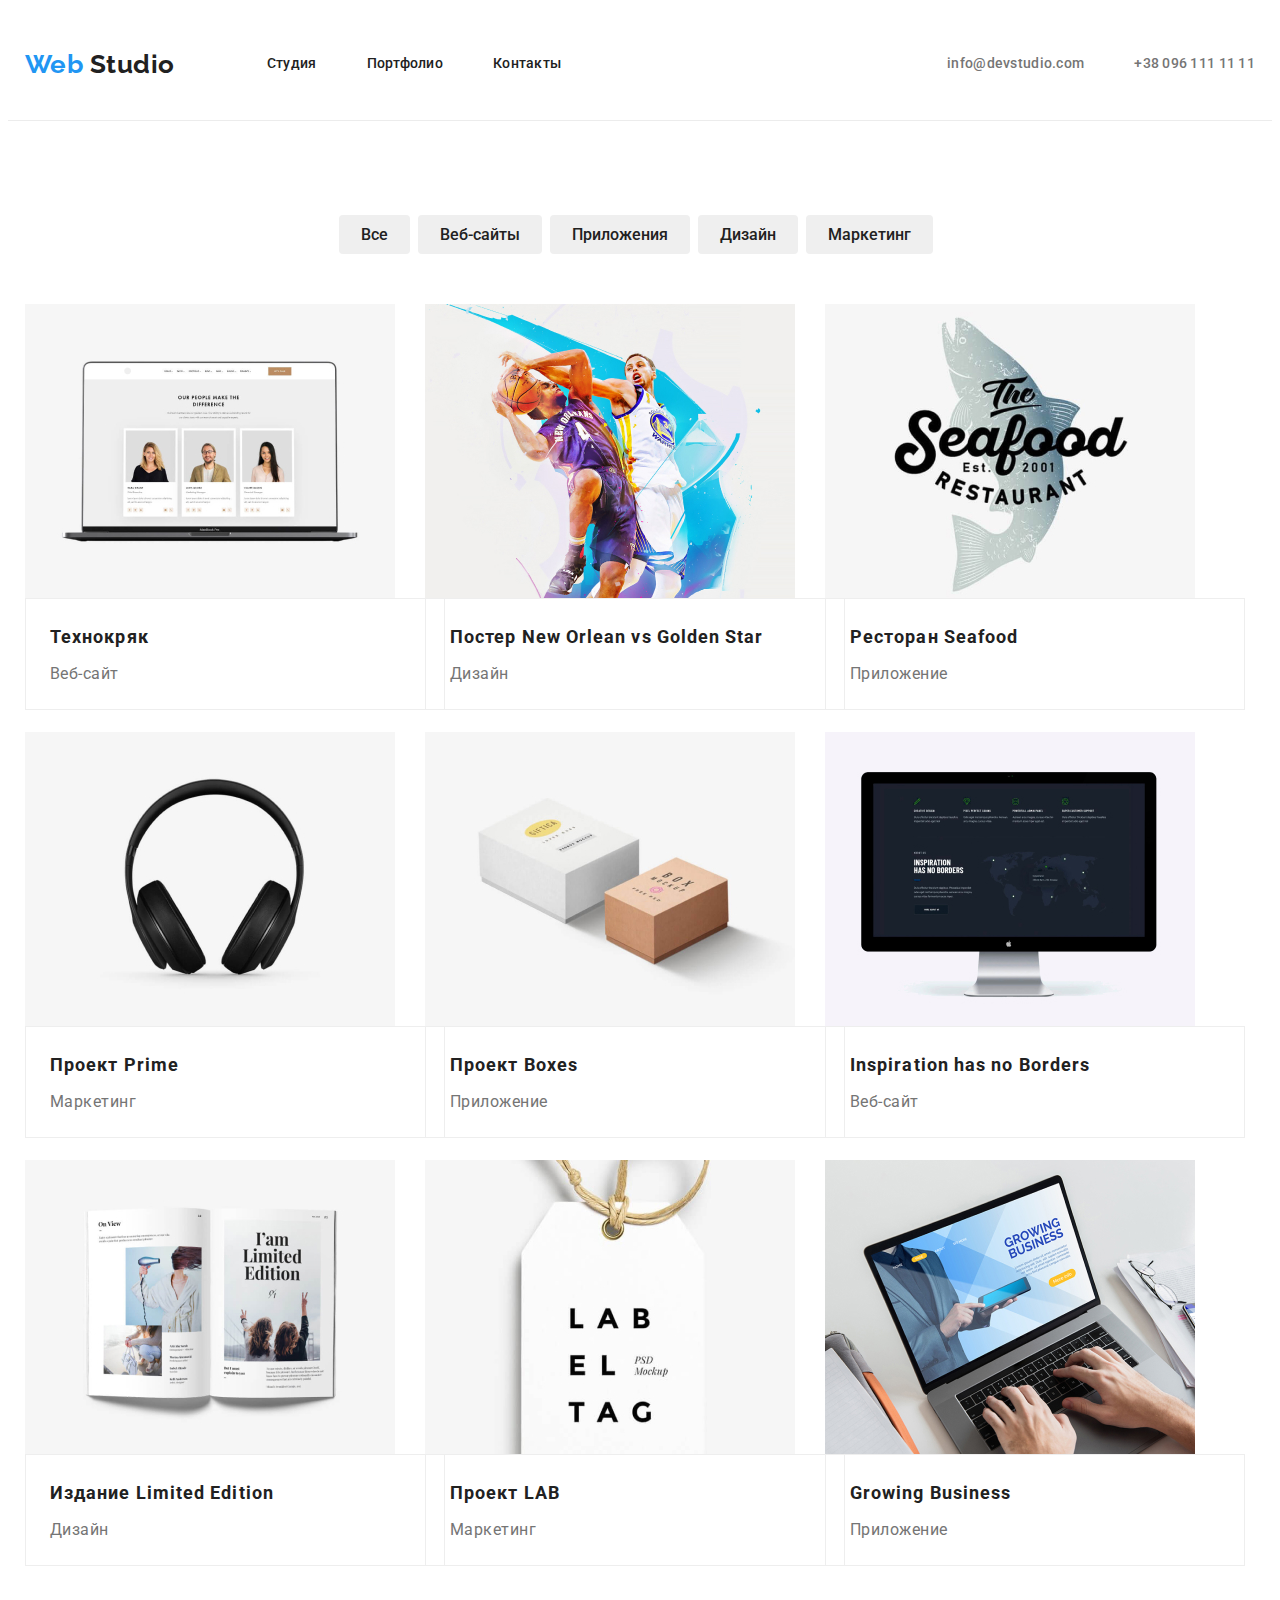
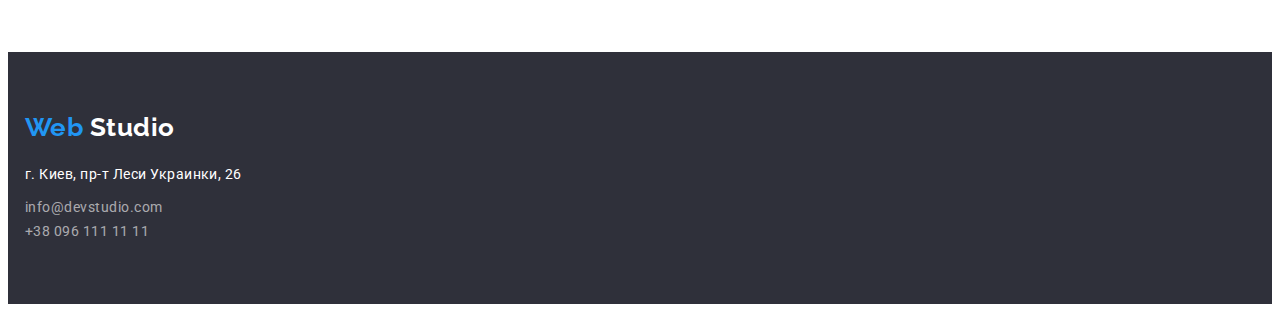
==== commit 055a0975: "correct-commint" ====
--- a/portfolio.html
+++ b/portfolio.html
@@ -8,7 +8,7 @@
     <link rel="preconnect" href="https://fonts.googleapis.com">
     <link rel="preconnect" href="https://fonts.gstatic.com" crossorigin>
     <link href="https://fonts.googleapis.com/css2?family=Raleway:wght@700&family=Roboto:wght@400;500;700;900&display=swap" rel="stylesheet">
-    <link rel="stylesheet" href="https://cdnjs.cloudflare.com/ajax/libs/modern-normalize/1.1.0/modern-normalize.min.css" integrity="sha512-wpPYUAdjBVSE4KJnH1VR1HeZfpl1ub8YT/NKx4PuQ5NmX2tKuGu6U/JRp5y+Y8XG2tV+wKQpNHVUX03MfMFn9Q==" crossorigin="anonymous" referrerpolicy="no-referrer" />/>
+    <link rel="stylesheet" href="https://cdnjs.cloudflare.com/ajax/libs/modern-normalize/1.1.0/modern-normalize.min.css" integrity="sha512-wpPYUAdjBVSE4KJnH1VR1HeZfpl1ub8YT/NKx4PuQ5NmX2tKuGu6U/JRp5y+Y8XG2tV+wKQpNHVUX03MfMFn9Q==" crossorigin="anonymous" referrerpolicy="no-referrer" />
     <link rel="stylesheet" href="./styles/styles.css"/>
 </head>
 <body>
@@ -52,57 +52,75 @@
             <ul class="project-list list">
                 <li class="bloc">
                     <img src="./images/images1/технокряк.jpg" alt="Макет Вєб-сайта" width="370" height="295">
-                    <p class="imag-text" hidden>Расширенное описание проекта в текстовом формате </p>
-                    <h3 class="title">Технокряк</h3>
-                    <p class="text">Веб-сайт</p>
+                   
+                    <div class="bloc-text">  
+                        <h3 class="title">Технокряк</h3>
+                        <p class="text">Веб-сайт</p>
+                    </div>
                 </li>
                 <li class="bloc">
                     <img src="./images/images1/ПостерNOGS.jpg" alt="Постер" width="370" height="295">
-                    <p class="imag-text" hidden>Расширенное описание проекта в текстовом формате </p>
+                  
+                    <div class="bloc-text">
                     <h3 class="title">Постер New Orlean vs Golden Star</h3>
                     <p class="text">Дизайн</p>
+                    </div>                   
                 </li>
                 <li class="bloc">
                     <img src="./images/images1/РесторанSeafood.jpg" alt="Макет для ресторана" width="370" height="295">
-                    <p class="imag-text" hidden> Расширенное описание проекта в текстовом формате </p>
-                    <h3 class="title">Ресторан Seafood</h3>
-                    <p class="text">Приложение</p>
+                   
+                    <div class="bloc-text">
+                        <h3 class="title">Ресторан Seafood</h3>
+                        <p class="text">Приложение</p>
+                    </div>                  
                 </li>
                 <li class="bloc">
                     <img src="./images/images1/ПроектPrime.jpg" alt="наушники" width="370" height="295">
                     <p class="imag-text" hidden>Расширенное описание проекта в текстовом формате </p>
-                    <h3 class="title">Проект Prime</h3>
-                    <p class="text">Маркетинг</p>
+                    <div class="bloc-text">
+                        <h3 class="title">Проект Prime</h3>
+                        <p class="text">Маркетинг</p>
+                    </div>                   
                 </li>
                 <li class="bloc">
                     <img src="./images/images1/ПроектBoxes.jpg" alt="коробочки" width="370" height="295">
                     <p class="imag-text" hidden>Расширенное описание проекта в текстовом формате </p>
-                    <h3 class="title">Проект Boxes</h3>
-                    <p class="text">Приложение</p>
+                    <div class="bloc-text">  
+                        <h3 class="title">Проект Boxes</h3>
+                        <p class="text">Приложение</p>
+                    </div>                   
                 </li>
                 <li class="bloc">
                     <img src="./images/images1/InspirationhasnoBorders.jpg" alt="монитор" width="370" height="295">
                     <p class="imag-text" hidden>Расширенное описание проекта в текстовом формате </p>
-                    <h3 class="title">Inspiration has no Borders</h3>
-                    <p class="text">Веб-сайт</p>
+                    <div class="bloc-text">
+                        <h3 class="title">Inspiration has no Borders</h3>
+                        <p class="text">Веб-сайт</p>
+                    </div>                  
                 </li>
                 <li class="bloc">
                     <img src="./images/images1/ИзданиеLimitedEdition.jpg" alt="журнал" width="370" height="295">
                     <p class="imag-text" hidden>Расширенное описание проекта в текстовом формате </p>
-                    <h3 class="title">Издание Limited Edition</h3>
-                    <p class="text">Дизайн</p>
+                    <div class="bloc-text">
+                        <h3 class="title">Издание Limited Edition</h3>
+                        <p class="text">Дизайн</p>
+                    </div>                  
                 </li>
                 <li class="bloc">
                     <img src="./images/images1/ПроектLAB.jpg" alt="пост-материал" width="370" height="295">
                     <p class="imag-text" hidden>Расширенное описание проекта в текстовом формате </p>
-                    <h3 class="title">Проект LAB</h3>
-                    <p class="text">Маркетинг</p>
+                    <div class="bloc-text">
+                        <h3 class="title">Проект LAB</h3>
+                        <p class="text">Маркетинг</p>
+                    </div>                   
                 </li>
                 <li class="bloc">
                     <img src="./images/images1/GrowingBusiness.jpg" alt="ноут с веб-сайтом" width="370" height="295">
                     <p class="imag-text" hidden>Расширенное описание проекта в текстовом формате </p>
-                    <h3 class="title">Growing Business</h3>
-                    <p class="text">Приложение</p>
+                    <div class="bloc-text">
+                        <h3 class="title">Growing Business</h3>
+                        <p class="text">Приложение</p>
+                    </div>                    
                 </li>
             </ul>
         </div>
@@ -114,13 +132,16 @@
         <div class="conteiner">
             <a href="" class="logo-footer">
                 Web<span class="title-footer"> Studio</span>
-            </a>
-            <p class="adress">
-                г. Киев, пр-т Леси Украинки, 26
-            </p>
-            <a href="mailto:info@devstudio.com" class="adress-text">info@devstudio.com</a> <br>
-            <a href="tel:+380961111111" class="adress-text">+38 096 111 11 11</a>
+            </a>       
+            <div class="footer-text">
+                <p class="adress">
+                    г. Киев, пр-т Леси Украинки, 26
+                </p>
+                 <a href="mailto:info@devstudio.com" class="adress-mail">info@devstudio.com</a> <br>
+                <a href="tel:+380961111111" class="adress-tel">+38 096 111 11 11</a>
+            </div>        
         </div>        
-    </footer>   
+    </footer>
 </body>
+</html>
 
--- a/styles/styles.css
+++ b/styles/styles.css
@@ -16,14 +16,11 @@
 }
 /*body */
 body {
-    width: 1600px;
     height: auto;
 
     background-color: var(--bgr-color) ;
     color: var(--primary-text-color);
     font-family: Roboto, sans-serif;
-    font-weight: 400;
-    font-style: normal;
     letter-spacing: 0.03em;
 }
 .list {
@@ -31,11 +28,13 @@
     margin: 0;
     list-style: none;
 }
-/*main*/
+h1, h2, h3, p {
+    margin: 0;
+}
      /*общее main*/
 .section {
-    padding-top: 92px;
-    padding-bottom: 92px;
+    padding-top: 94px;
+    padding-bottom: 94px;
 }
 .conteiner { 
     display: block;
@@ -44,13 +43,16 @@
     margin-left: auto;
     margin-right: auto;
     padding-left: 15px;
-    padding-right: 15px;  
+    padding-right: 15px;     
 }
 
 /*header*/
+.page-header {
+    border-bottom: 1px solid #ECECEC ;
+}
 .main-div {
     display: flex;
-    align-items: center;  
+    align-items: center; 
 }
 .navigation {
     display: flex;
@@ -131,7 +133,11 @@
 .text {
     color: var(--text-color);
 }
-
+img {
+    display: block;
+    max-width: 100%;
+    height: auto;
+}
         /*Hero*/
 .hero {
     padding-top: 200px;
@@ -140,16 +146,22 @@
     text-align: center;
 }
 .hero-title {
-    margin-top: 0;
+    width: 696px;  
     margin-bottom: 30px;
+    margin-top: 0px;
+    margin-left: auto;
+    margin-right: auto;
+
     color: var(--herotitle);
     font-weight: 900;
     font-size: 44px;
     line-height: 1.36;
     letter-spacing: 0.06em;
     text-transform: uppercase;
+    text-align: center;
 }
 .hero-button {   
+    margin: 0 auto;
     padding-top: 10px;
     padding-bottom: 10px;
     padding-left: 32px;
@@ -196,7 +208,7 @@
 .advantages-list .item {
     width: 270px; 
 }
-.advantages-list .item:not(:last-child) {
+.advantages-list .item:not(:first-child) {
         margin-left: 30px;
 }
      /*DO*/
@@ -222,13 +234,19 @@
     margin-top: 0;
     margin-bottom: 0;
     margin-right: 30px;
-    align-items: center;  
+    align-items: center; 
+    background-color: #FFFFFF; 
 }
 .team-list:last-child {
     margin-right: 0 auto;
 }
-.team-list .title {
-    margin-top: 30px;
+.title-text {
+    padding-top: 30px;
+    padding-bottom: 30px;
+}
+.title-text .title { 
+    padding: 0;
+    margin-top: 0;
     margin-bottom: 10px;
 
     font-weight: 500;
@@ -236,8 +254,9 @@
     line-height: 1.19;
     text-align: center;    
 }
-.team-list .text {
-    margin-bottom: 30px;
+.title-text .text {
+    padding: o;
+    margin: 0;
 
     font-size: 16px;
     line-height: 1.9;
@@ -261,36 +280,49 @@
     line-height: 1.19;
     text-decoration: none;
 }
-
-.adress {
-    margin-top: 20px;
-    color: var(--herotitle);
-    font-size: 14px;
-    line-height: 1.7;        
-}
-.adress-text {
+.footer-text {
+    display: block;
+    width: 231px;
+    padding: 0;
+    margin-top: 20px;      
+}
+.adress { 
+    margin-top: 0;
+    margin-bottom: 9px;
+    padding: 0;
+    color: var(--herotitle);
+    font-size: 14px;
+    line-height: 1.7; 
+}
+.adress-mail {
+    margin-bottom: 9px;
+    padding: 0;
+
     color: rgba(255, 255, 255, 0.6);
     font-size: 14px;
     line-height: 1.71;
     text-decoration: none;
 }
+.adress-tel {
+    color: rgba(255, 255, 255, 0.6);
+    font-size: 14px;
+    line-height: 1.71;
+    text-decoration: none;
+}
 .title-footer {
     color: var(--herotitle);
 }
 /*PAGE PORTFOLIO*/
         /*Filter button*/
-.main {
-    margin-top: 20px;
-    padding-top: 0;
-    padding-bottom: 186px;
-}
+
 .list-filter {
     display: flex;
     align-items: center;
     flex-wrap: nowrap;
     justify-content: center;
     list-style-type: none;
-    margin-bottom: 33px;
+    margin-top: 0;
+    margin-bottom: 50px;
     padding: 0;   
 }
 .list-filter .item {
@@ -325,23 +357,33 @@
 .project-list {
     display: flex;
     flex-wrap: wrap;
+    margin: 0;    
 }
 .bloc {
     width: 370px;
     height: 398px;
+    margin-left: 0;
     margin-right: 30px;
     margin-bottom: 30px;
 }
 .bloc:nth-child(3n) {
-    margin-left: 0px;
+    margin-right: 0px;
 }
 .bloc:nth-last-child(-n + 3) {
     margin-bottom: 0;
 }
-.bloc .title {
-   margin-top: 20px;
-   margin-right: 29px;
-   margin-left: 19px;
+.bloc-text {
+    display: block;
+    width: 370px;
+    padding-top: 20px;
+    padding-bottom: 20px;
+    padding-right: 24px;
+    padding-left: 24px;
+    border: 1px solid #EEEEEE ;;
+}
+.bloc-text .title {
+    margin-bottom: 4px;
+    margin-top: 0px;
 
     color: var(--primary-text-color);
     font-weight: 700;
@@ -349,12 +391,9 @@
     line-height: 2;
     letter-spacing: 0.06em;
 }
-.bloc .text {
-    margin-top: 0;
-    margin-right: 29px;
-    margin-left: 19px;
-
-    color: var(--text-color);
+.bloc-text .text {
+    margin: 0;
+   color: var(--text-color);
     font-size: 16px;
     line-height: 1.88;
 }
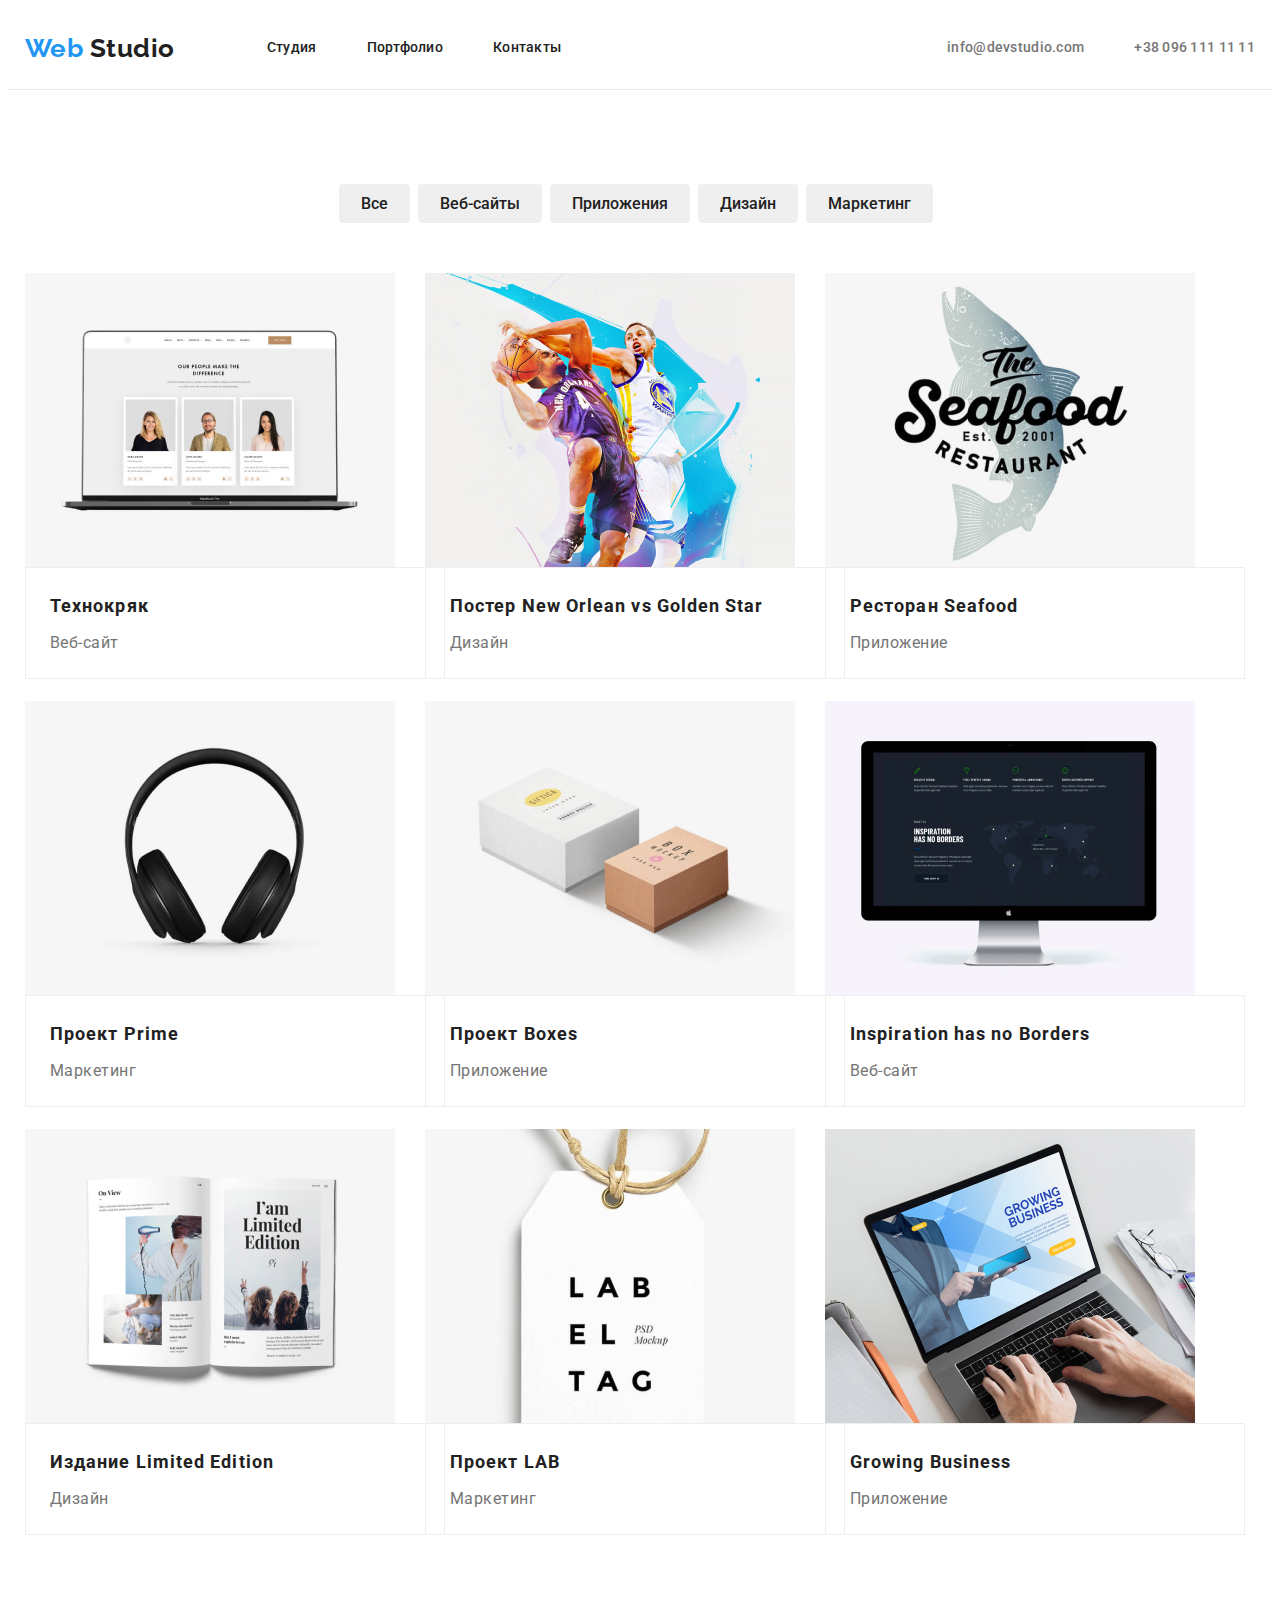
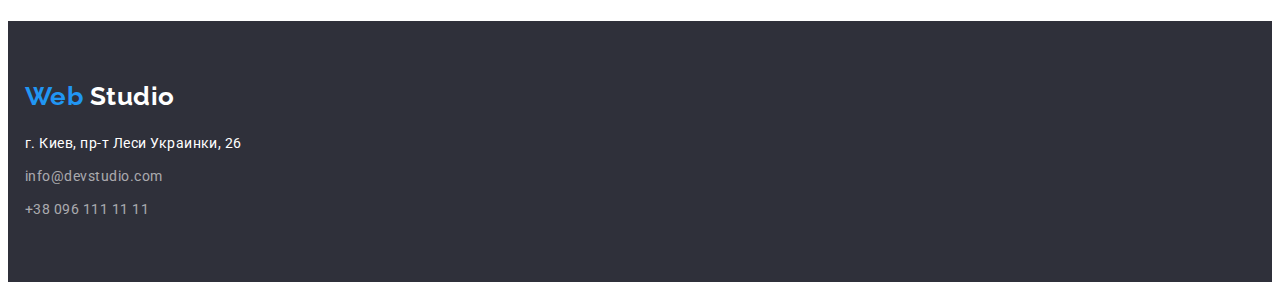
==== commit 2757361c: "finish-flexbox-commit" ====
--- a/portfolio.html
+++ b/portfolio.html
@@ -25,7 +25,7 @@
                    </ul>             
             </nav>
             
-                   <ul class="site-list">
+                   <ul class="site-list list">
                        <li class="item"><a href="mailto:info@devstudio.com" class="header-text">info@devstudio.com</a></li>
                        <li class="item"><a href="tel:+380961111111" class="header-text">+38 096 111 11 11</a></li>
                    </ul>
@@ -137,7 +137,7 @@
                 <p class="adress">
                     г. Киев, пр-т Леси Украинки, 26
                 </p>
-                 <a href="mailto:info@devstudio.com" class="adress-mail">info@devstudio.com</a> <br>
+                 <a href="mailto:info@devstudio.com" class="adress-mail">info@devstudio.com</a> 
                 <a href="tel:+380961111111" class="adress-tel">+38 096 111 11 11</a>
             </div>        
         </div>        
--- a/styles/styles.css
+++ b/styles/styles.css
@@ -295,6 +295,7 @@
     line-height: 1.7; 
 }
 .adress-mail {
+    display: block;
     margin-bottom: 9px;
     padding: 0;
 
@@ -304,6 +305,8 @@
     text-decoration: none;
 }
 .adress-tel {
+    display: block;
+    margin: 0;
     color: rgba(255, 255, 255, 0.6);
     font-size: 14px;
     line-height: 1.71;
